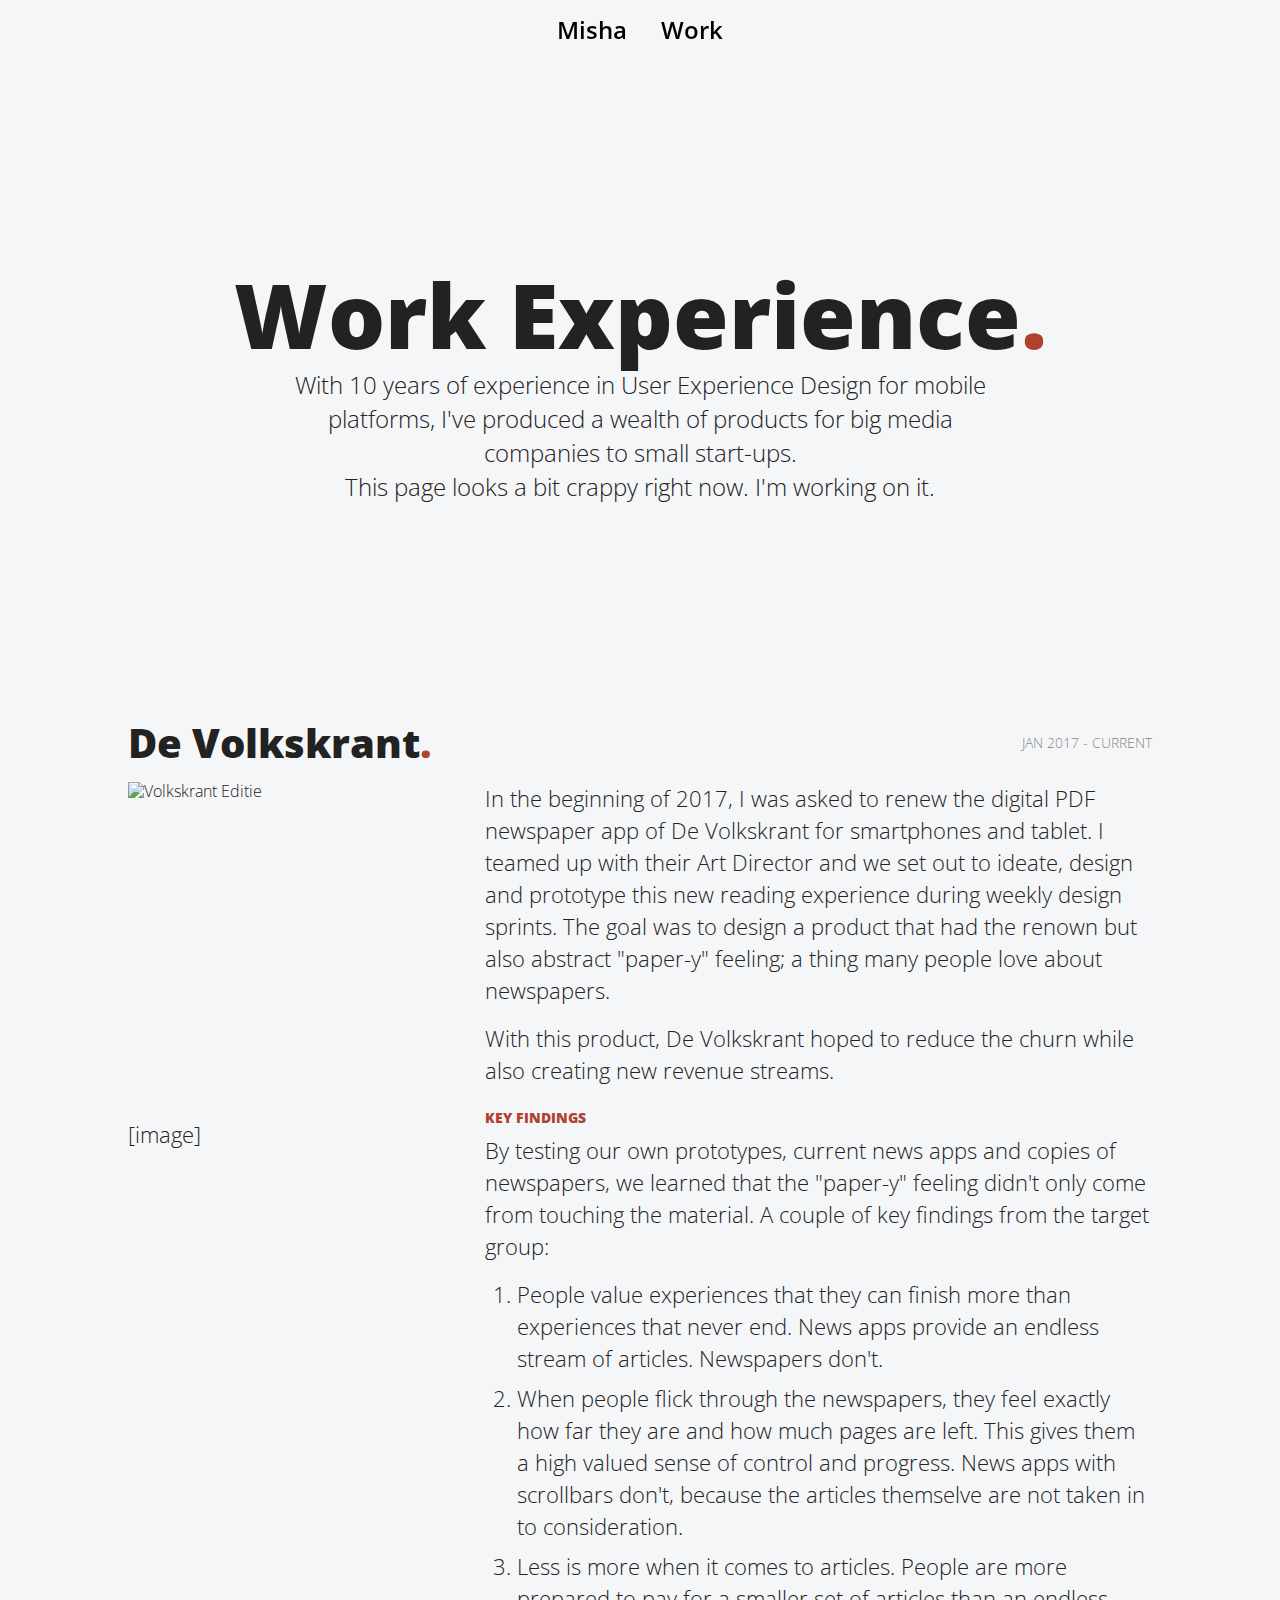
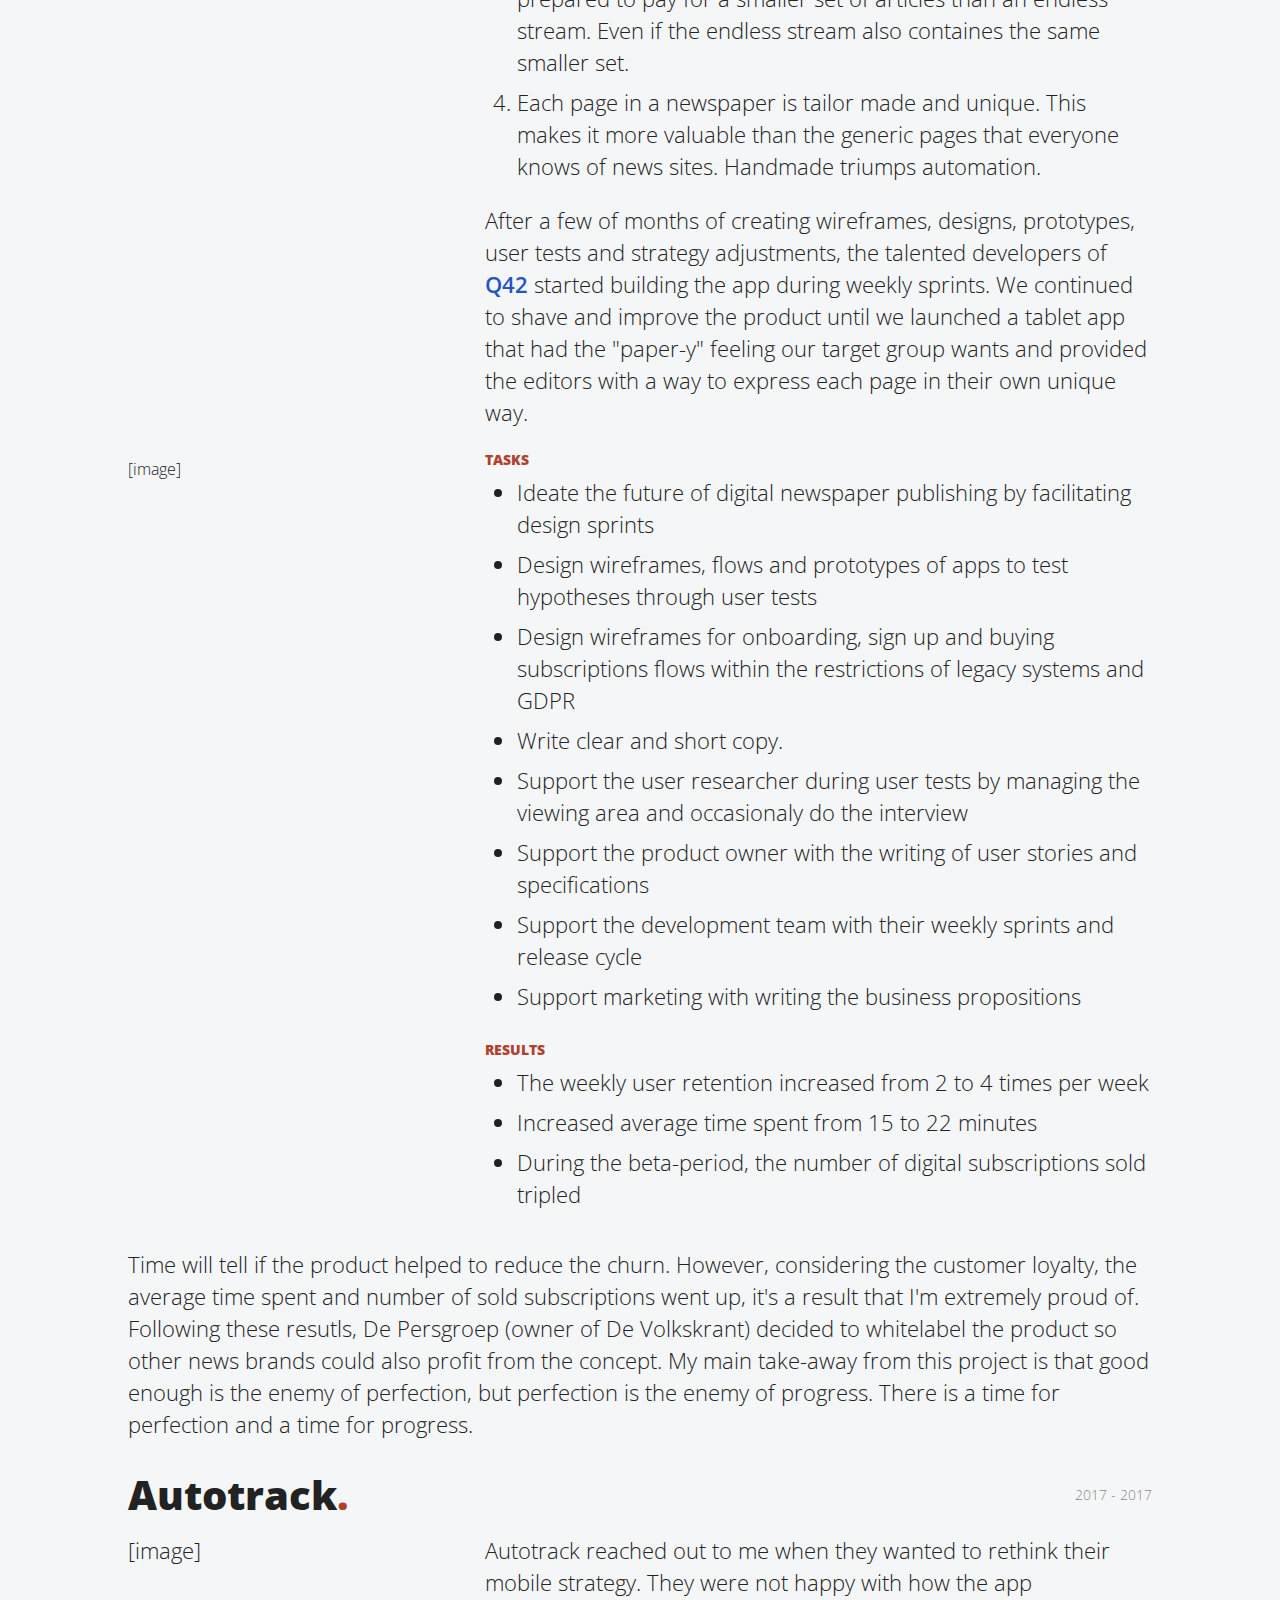
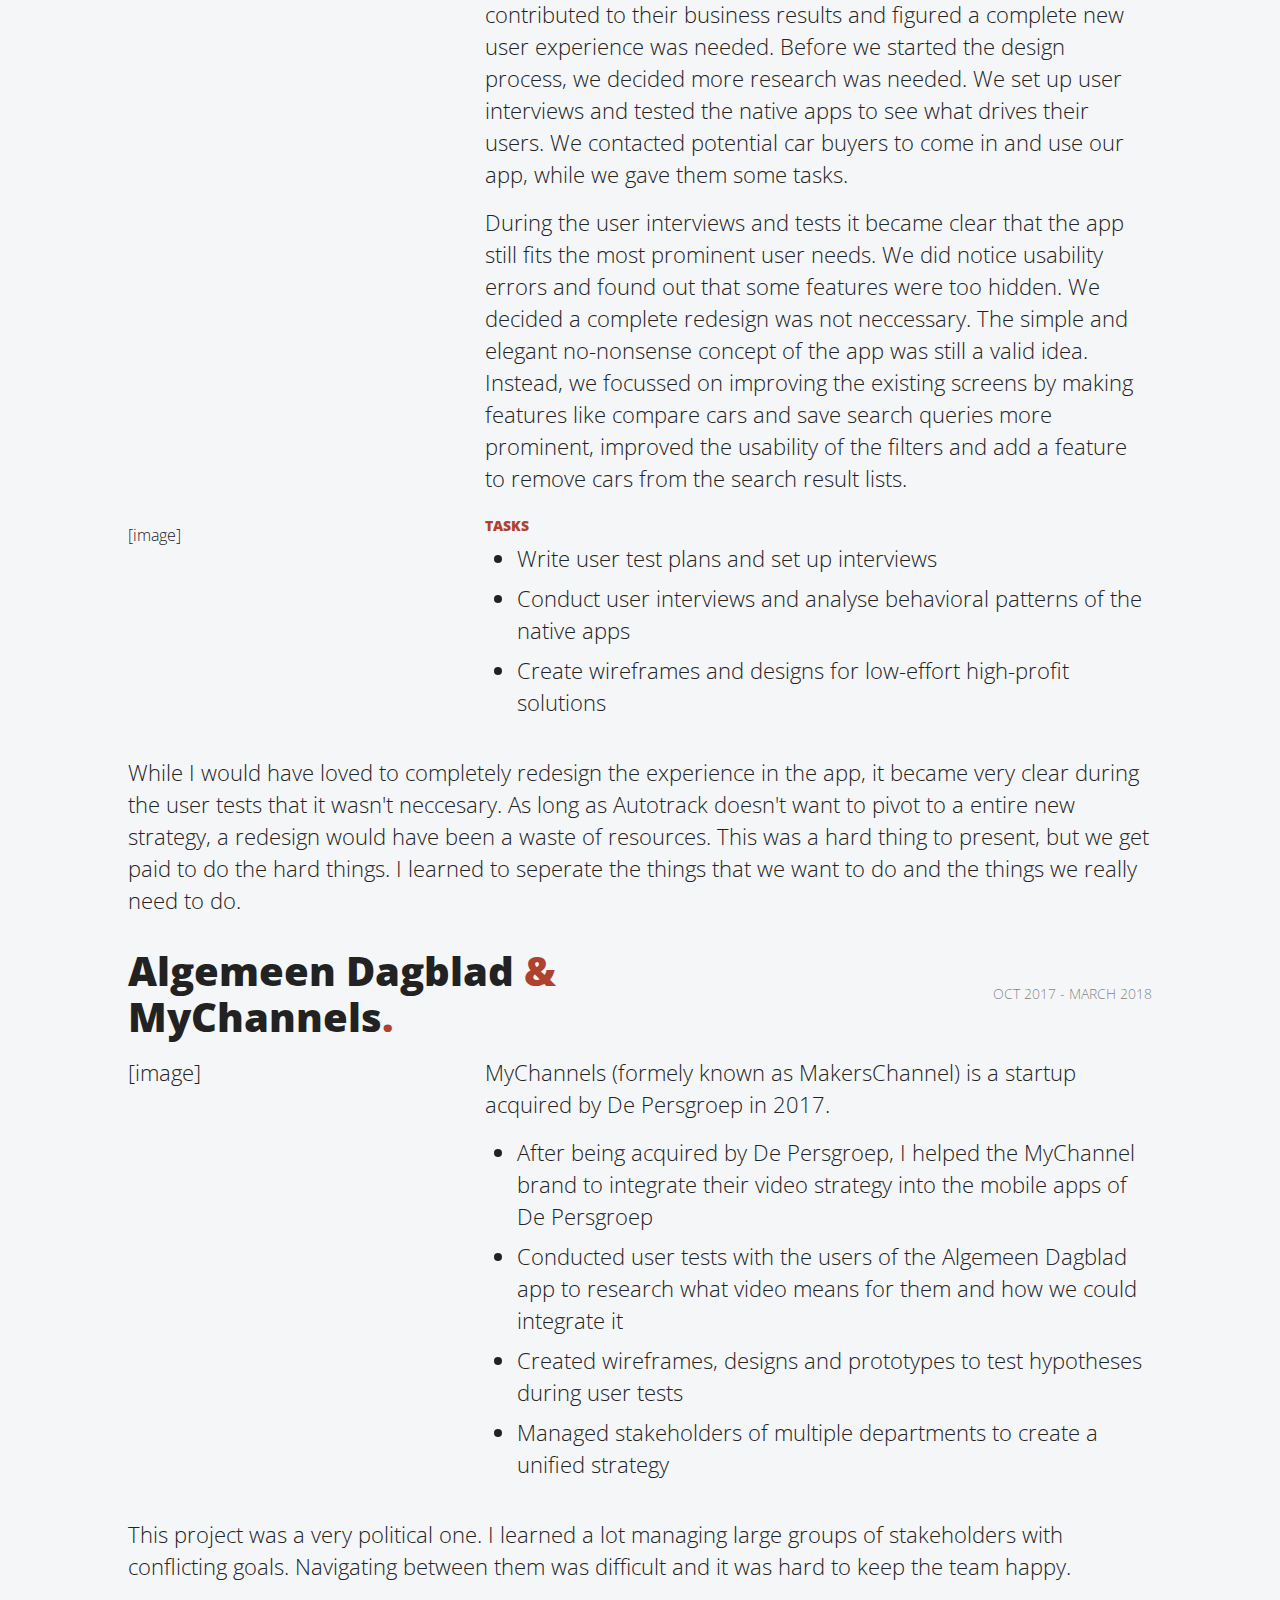
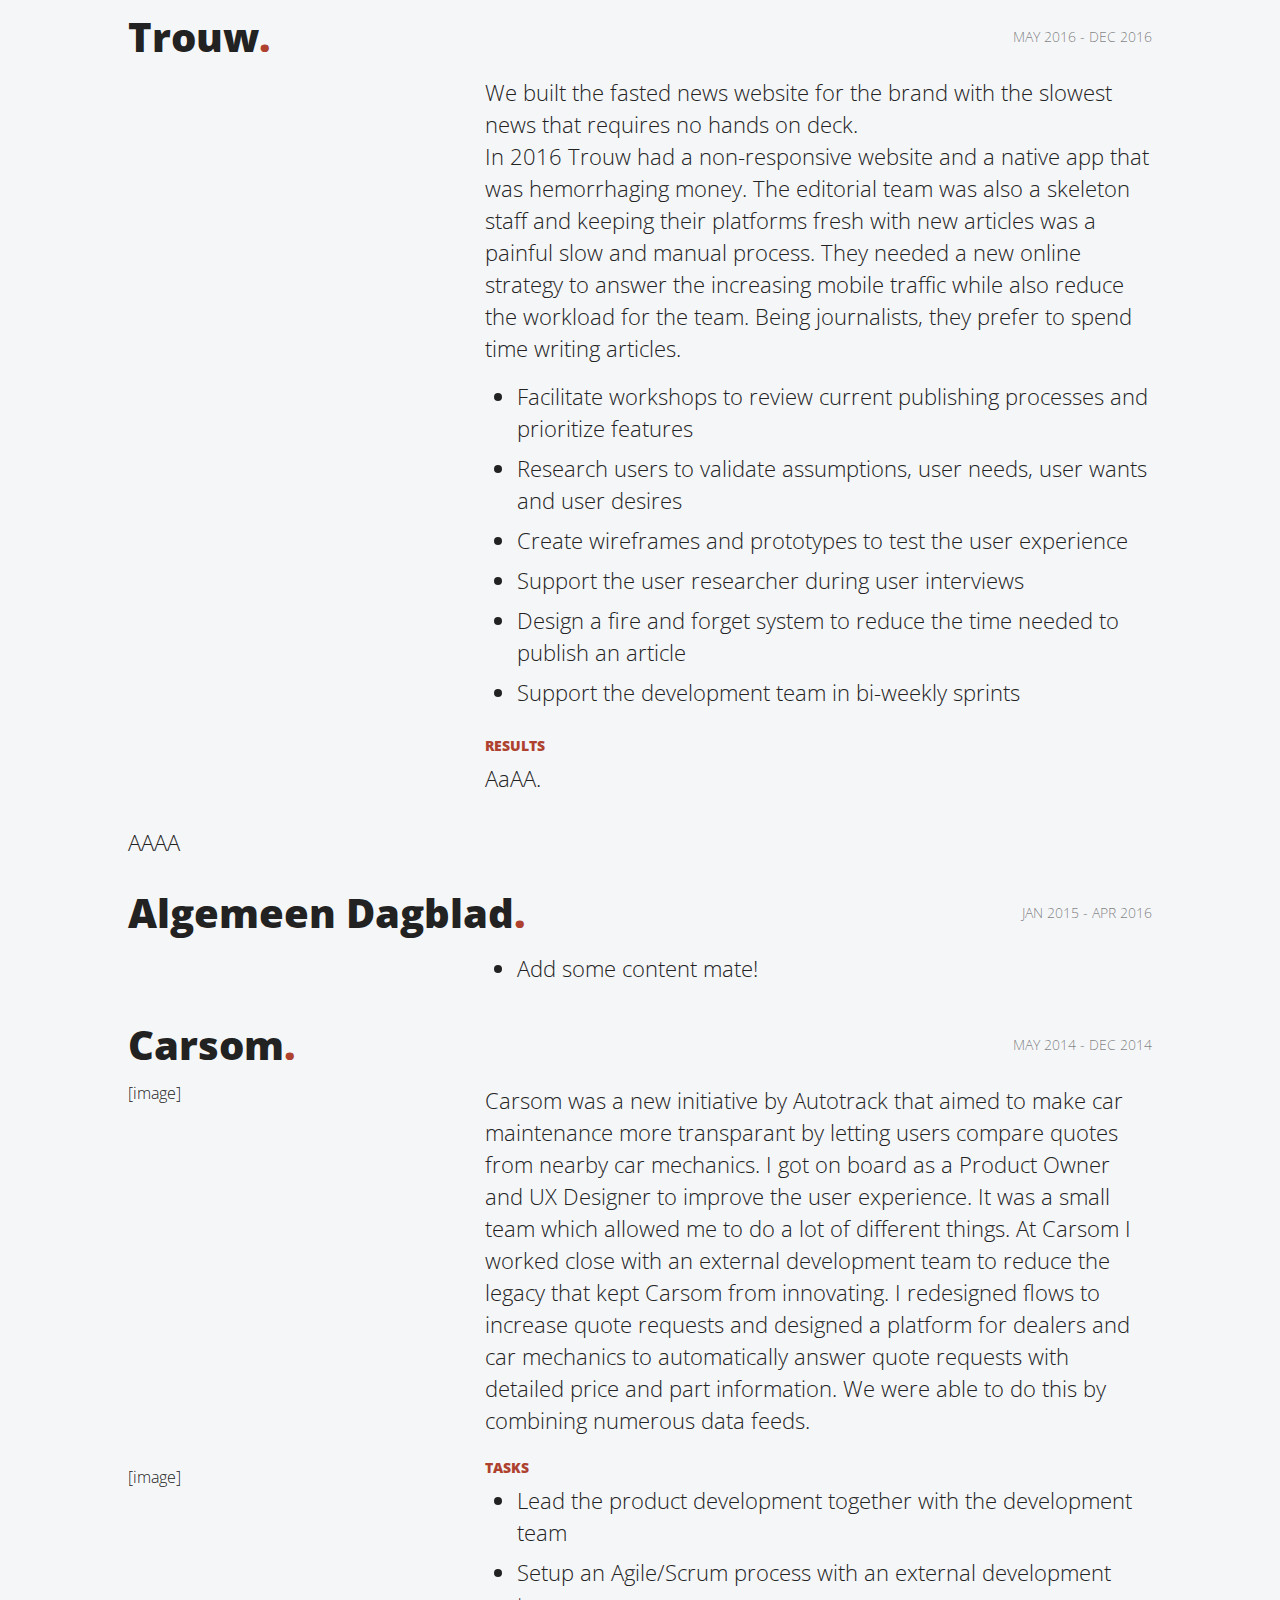
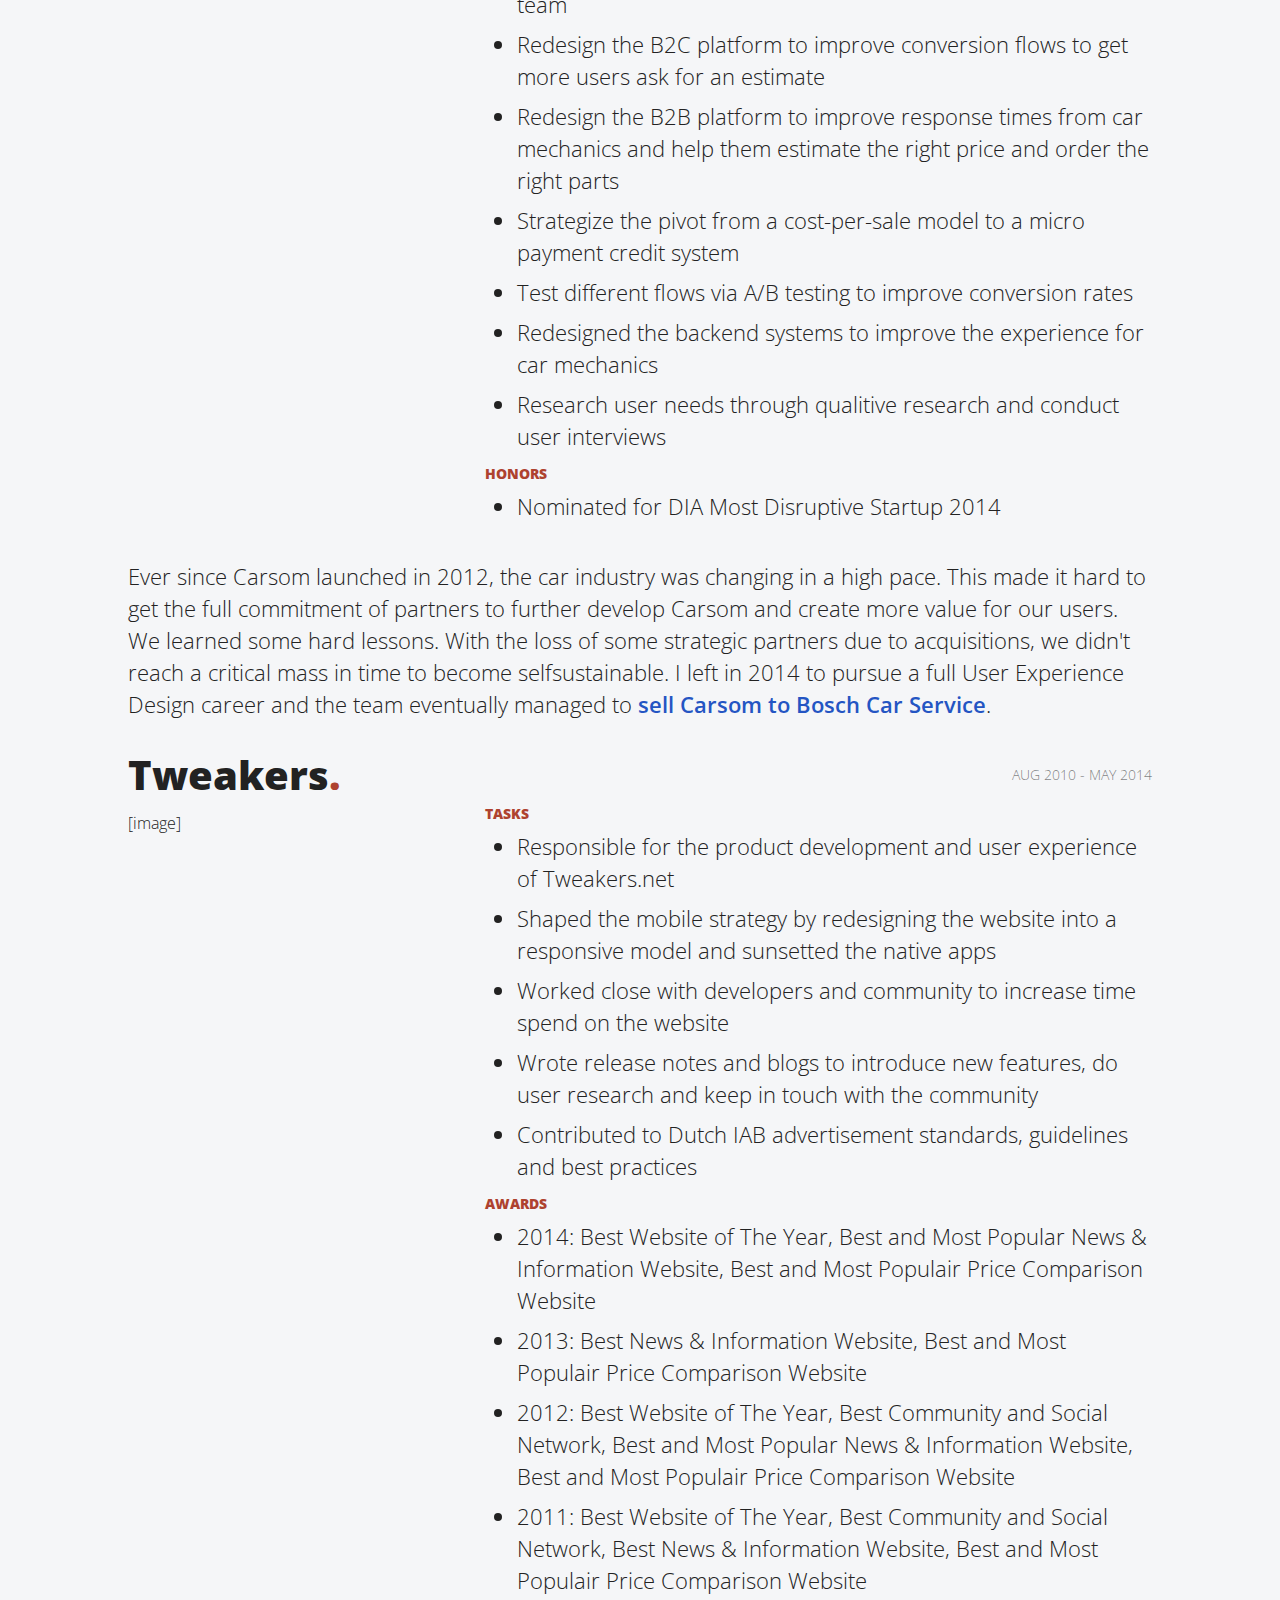
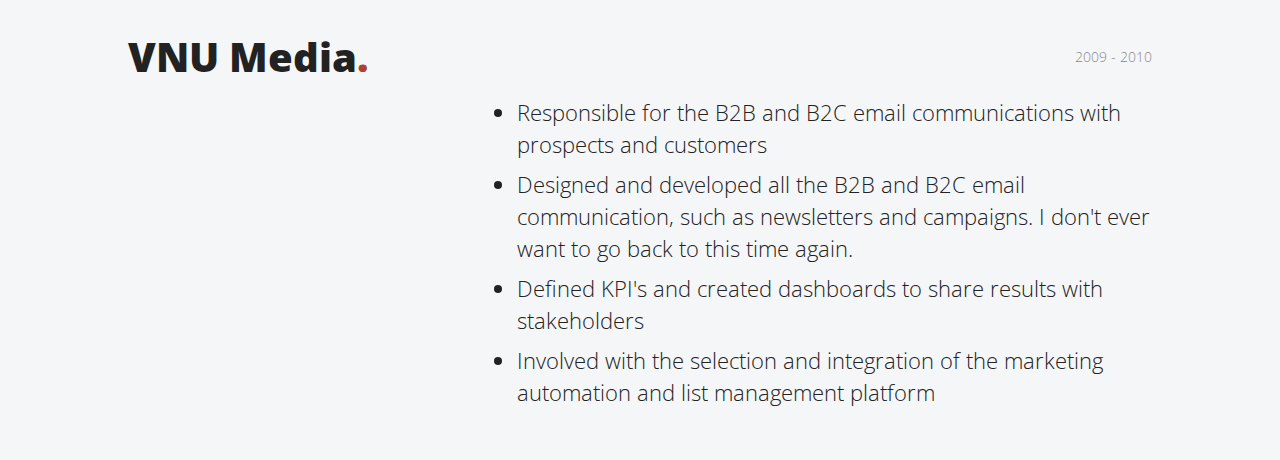
==== work.html @ 82e1373e "Website" ====
<!doctype html>
<html class="no-js" lang="">

<head>
  <meta charset="utf-8">
  <meta http-equiv="x-ua-compatible" content="ie=edge">
  <title>Misha Scholte | User Experience Designer</title>
  <meta name="description" content="Need help with your next project? I'm always happy to have a talk about it!">
  <meta name="viewport" content="width=device-width, initial-scale=1, shrink-to-fit=no">

  <link rel="manifest" href="site.webmanifest">
  <link rel="apple-touch-icon" href="icon.png">
  <link rel="icon" type="image/png" href="icon.png">
  
  <link rel="stylesheet" href="css/normalize-min.css">
  <link rel="stylesheet" href="css/main-min.css">
  <!-- <link rel="stylesheet" href="css/grid-min.css"> -->
  <link rel="stylesheet" href="css/nav-min.css">

  <script>
    window.onscroll = function() {
      myFunction();
    };
  
    function myFunction() {
      if (document.body.scrollTop > 0 || document.documentElement.scrollTop > 0) {
        document.getElementById("navigation").className = "header headerScrolled";
      } else {
        document.getElementById("navigation").className = "header";
      }
    }
  </script>

</head>

<body>
  <header>
      <nav class="header" id="navigation">
        <div class="header-group">
          <a href="/" title="Home">Misha</a>
          <a href="/work.html" title="Work Experience and resume">Work</a>
        </div>
      </nav>
  </header>
  <hero>
      <div class="hero-wrapper">
        <div class="hero-container">
          <h1 class="hero-title text-center">Work Experience<span class="red">.</span></h1>
          <p class="hero-description text-center">With 10 years of experience in User Experience Design for mobile platforms, I've produced a wealth of products for big media companies to small start-ups.<br/>
          This page looks a bit crappy right now. I'm working on it.</p>
        </div>
      </div>
    </hero>

  <div class="resume-container">
    <div class="jobs">

      <div class="job">
        <div class="job-meta">
          <div class="job-title">De Volkskrant<span class="red">.</span></div>
          <div class="job-duration">Jan 2017 - Current</div>
        </div>
        <div class="job-row">
          <img src="images/portfolio/vkeditieipadstiny.png" title="Volkskrant Editie" alt="Volkskrant Editie" class="job-image"/>
          <div class="job-description">
            <p>In the beginning of 2017, I was asked to renew the digital PDF newspaper app of De Volkskrant for smartphones and tablet. I teamed up with their Art Director and we set out to ideate, design and prototype this new reading experience during weekly design sprints. The goal was to design a product that had the renown but also abstract "paper-y" feeling; a thing many people love about newspapers. </p>
            <p>With this product, De Volkskrant hoped to reduce the churn while also creating new revenue streams.</p>
          </div>
        </div>
        <div class="job-row">
          <div><p>[image]</p></div>
          <div class="job-description">
            <p class="job-description-subtitle">Key findings</p>
            <p>By testing our own prototypes, current news apps and copies of newspapers, we learned that the "paper-y" feeling didn't only come from touching the material. A couple of key findings from the target group:</p>
            <ol>
              <li>People value experiences that they can finish more than experiences that never end. News apps provide an endless stream of articles. Newspapers don't.</li>
              <li>When people flick through the newspapers, they feel exactly how far they are and how much pages are left. This gives them a high valued sense of control and progress. News apps with scrollbars don't, because the articles themselve are not taken in to consideration.</li>
              <li>Less is more when it comes to articles. People are more prepared to pay for a smaller set of articles than an endless stream. Even if the endless stream also containes the same smaller set.</li>
              <li>Each page in a newspaper is tailor made and unique. This makes it more valuable than the generic pages that everyone knows of news sites. Handmade triumps automation.</li>
            </ol>
            <p>
              After a few of months of creating wireframes, designs, prototypes, user tests and strategy adjustments, the talented developers of <a href="https://q42.nl" title="Q42" target="_blank" rel="noopener">Q42</a> started building the app during weekly sprints. We continued to shave and improve the product until we launched a tablet app that had the "paper-y" feeling our target group wants and provided the editors with a way to express each page in their own unique way.</p>
            </p>
          </div>
        </div>
        <div class="job-row">
          <div>[image]</div>
          <div class="job-description">
            <p class="job-description-subtitle">Tasks</p>
            <ul>
              <li>Ideate the future of digital newspaper publishing by facilitating design sprints</li>
              <li>Design wireframes, flows and prototypes of apps to test hypotheses through user tests</li>
              <li>Design wireframes for onboarding, sign up and buying subscriptions flows within the restrictions of legacy systems and GDPR</li>
              <li>Write clear and short copy.</li>
              <li>Support the user researcher during user tests by managing the viewing area and occasionaly do the interview</li>
              <li>Support the product owner with the writing of user stories and specifications</li>
              <li>Support the development team with their weekly sprints and release cycle</li>
              <li>Support marketing with writing the business propositions</li>
            </ul>
          </div>
        </div>
        <div class="job-row">
          <div></div>
          <div class="job-description">
            <p class="job-description-subtitle">Results</p>
            <ul>
                <li>The weekly user retention increased from 2 to 4 times per week</li>
                <li>Increased average time spent from 15 to 22 minutes</li>
                <li>During the beta-period, the number of digital subscriptions sold tripled</li>
              </ul>
          </div>
        </div>
        <p>Time will tell if the product helped to reduce the churn. However, considering the customer loyalty, the average time spent and number of sold subscriptions went up, it's a result that I'm extremely proud of. Following these resutls, De Persgroep (owner of De Volkskrant) decided to whitelabel the product so other news brands could also profit from the concept. My main take-away from this project is that good enough is the enemy of perfection, but perfection is the enemy of progress. There is a time for perfection and a time for progress.</p>
      </div>

      <div class="job">
        <div class="job-meta">
          <div class="job-title">Autotrack<span class="red">.</span></div>
          <div class="job-duration">2017 - 2017</div>
        </div>
        <div class="job-row">
          <p>[image]</p>
          <div class="job-description">
            <p>Autotrack reached out to me when they wanted to rethink their mobile strategy. They were not happy with how the app contributed to their business results and figured a complete new user experience was needed. Before we started the design process, we decided more research was needed. We set up user interviews and tested the native apps to see what drives their users. We contacted potential car buyers to come in and use our app, while we gave them some tasks.</p>
            <p>During the user interviews and tests it became clear that the app still fits the most prominent user needs. We did notice usability errors and found out that some features were too hidden. We decided a complete redesign was not neccessary. The simple and elegant no-nonsense concept of the app was still a valid idea. Instead, we focussed on improving the existing screens by making features like compare cars and save search queries more prominent, improved the usability of the filters and add a feature to remove cars from the search result lists.</p>
          </div>
        </div>            
        <div class="job-row">
          <div>[image]</div>
          <div class="job-description">
            <p class="job-description-subtitle">Tasks</p>
            <ul>
              <li>Write user test plans and set up interviews</li>
              <li>Conduct user interviews and analyse behavioral patterns of the native apps</li>
              <li>Create wireframes and designs for low-effort high-profit solutions</li>
            </ul>
          </div>
        </div>
        <p>While I would have loved to completely redesign the experience in the app, it became very clear during the user tests that it wasn't neccesary. As long as Autotrack doesn't want to pivot to a entire new strategy, a redesign would have been a waste of resources. This was a hard thing to present, but we get paid to do the hard things. I learned to seperate the things that we want to do and the things we really need to do.</p>
      </div>

      <div class="job">
        <div class="job-meta">
          <div class="job-title">Algemeen Dagblad <span class="red">&</span> MyChannels<span class="red">.</span></div>
          <div class="job-duration">Oct 2017 - March 2018</div>
        </div>
        <div class="job-row">
          <p>[image]</p>
          <div class="job-description">
              <p>MyChannels (formely known as MakersChannel) is a startup acquired by De Persgroep in 2017. </p>
            <ul>
              <li>After being acquired by De Persgroep, I helped the MyChannel brand to integrate their video strategy into the mobile apps of De Persgroep</li>
              <li>Conducted user tests with the users of the Algemeen Dagblad app to research what video means for them and how we could integrate it</li>
              <li>Created wireframes, designs and prototypes to test hypotheses during user tests</li>
              <li>Managed stakeholders of multiple departments to create a unified strategy</li>
            </ul>
          </div>
        </div>
        <p>This project was a very political one. I learned a lot managing large groups of stakeholders with conflicting goals. Navigating between them was difficult and it was hard to keep the team happy. </p>
      </div>
    
      <div class="job">
        <div class="job-meta">
          <div class="job-title">Trouw<span class="red">.</span></div>
          <div class="job-duration">May 2016 -  Dec 2016</div>
        </div>
        <div class="job-row">
          <div></div>
          <div class="job-description">
            <p>We built the fasted news website for the brand with the slowest news that requires no hands on deck. <br/>
              In 2016 Trouw had a non-responsive website and a native app that was hemorrhaging money. The editorial team was also a skeleton staff and keeping their platforms fresh with new articles was a painful slow and manual process. They needed a new online strategy to answer the increasing mobile traffic while also reduce the workload for the team. Being journalists, they prefer to spend time writing articles.
            </p>
            <ul>
              <li>Facilitate workshops to review current publishing processes and prioritize features</li>
              <li>Research users to validate assumptions, user needs, user wants and user desires</li>
              <li>Create wireframes and prototypes to test the user experience</li>
              <li>Support the user researcher during user interviews</li>
              <li>Design a fire and forget system to reduce the time needed to publish an article</li>
              <li>Support the development team in bi-weekly sprints</li>
            </ul>
          </div>
        </div>
        <div class="job-row">
            <div></div>
            <div class="job-description">
              <p class="job-description-subtitle">Results</p>
              <p>AaAA.</p>
            </div>
          </div>
          <p>AAAA</p>
      </div>

      <div class="job">
        <div class="job-meta">
          <div class="job-title">Algemeen Dagblad<span class="red">.</span></div>
          <div class="job-duration">Jan 2015 - Apr 2016</div>
        </div>
        <div class="job-row">
          <div></div>
          <div class="job-description">
            <ul>
              <li>Add some content mate!</li>
            </ul>
          </div>
        </div>
      </div>

      <div class="job">
        <div class="job-meta">
          <div class="job-title">Carsom<span class="red">.</span></div>
          <div class="job-duration">May 2014 - Dec 2014</div>
        </div>
        <div class="job-row">
          <div>[image]</div>
          <div class="job-description">
            <p>Carsom was a new initiative by Autotrack that aimed to make car maintenance more transparant by letting users compare quotes from nearby car mechanics. I got on board as a Product Owner and UX Designer to improve the user experience. It was a small team which allowed me to do a lot of different things. At Carsom I worked close with an external development team to reduce the legacy that kept Carsom from innovating. I redesigned flows to increase quote requests and designed a platform for dealers and car mechanics to automatically answer quote requests with detailed price and part information. We were able to do this by combining numerous data feeds.</p>
          </div>
        </div>

        <div class="job-row">
          <div>[image]</div>
          <div class="job-description">
            <p class="job-description-subtitle">Tasks</p>
            <ul>
              <li>Lead the product development together with the development team</li>
              <li>Setup an Agile/Scrum process with an external development team</li>
              <li>Redesign the B2C platform to improve conversion flows to get more users ask for an estimate</li>
              <li>Redesign the B2B platform to improve response times from car mechanics and help them estimate the right price and order the right parts</li>
              <li>Strategize the pivot from a cost-per-sale model to a micro payment credit system</li>
              <li>Test different flows via A/B testing to improve conversion rates</li>
              <li>Redesigned the backend systems to improve the experience for car mechanics</li>
              <li>Research user needs through qualitive research and conduct user interviews</li>
            </ul>
          </div>
          <div></div>
          <div class="job-description">
            <p class="job-description-subtitle">Honors</p>
            <ul>
              <li>Nominated for DIA Most Disruptive Startup 2014</li>
            </ul>
          </div>  
        </div>
        <p>Ever since Carsom launched in 2012, the car industry was changing in a high pace. This made it hard to get the full commitment of partners to further develop Carsom and create more value for our users. We learned some hard lessons. With the loss of some strategic partners due to acquisitions, we didn't reach a critical mass in time to become selfsustainable. I left in 2014 to pursue a full User Experience Design career and the team eventually managed to <a href="https://automotive-management.nl/nieuws/laatste-nieuws/personen/15002-carsom-autotrack-gaat-samenwerken-met-bosch" title="Bosch Car Service koopt Carsom" target="_blank" rel="noopener">sell Carsom to Bosch Car Service</a>.</p>
      </div>

      <div class="job">
        <div class="job-meta">
          <div class="job-title">Tweakers<span class="red">.</span></div>
          <div class="job-duration">Aug 2010 - May 2014</div>
        </div>

        <div class="job-row">
          <div>[image]</div>
          <div class="job-description">
            <p class="job-description-subtitle">Tasks</p>
            <ul>
                <li>Responsible for the product development and user experience of Tweakers.net</li>
                <li>Shaped the mobile strategy by redesigning the website into a responsive model and sunsetted the native apps</li>
                <li>Worked close with developers and community to increase time spend on the website</li>
                <li>Wrote release notes and blogs to introduce new features, do user research and keep in touch with the community</li>
                <li>Contributed to Dutch IAB advertisement standards, guidelines and best practices</li>
            </ul>
          </div>
          <div></div>
          <div class="job-description">
            <p class="job-description-subtitle">Awards</p>
            <ul>
              <li>2014: Best Website of The Year, Best and Most Popular News & Information Website, Best and Most Populair Price Comparison Website</li>
              <li>2013: Best News & Information Website, Best and Most Populair Price Comparison Website</li>
              <li>2012: Best Website of The Year, Best Community and Social Network, Best and Most Popular News & Information Website, Best and Most Populair Price Comparison Website</li>
              <li>2011: Best Website of The Year, Best Community and Social Network, Best News & Information Website, Best and Most Populair Price Comparison Website</li>
            </ul>
          </div>  
        </div>


      </div>

      <div class="job">
        <div class="job-meta">
          <div class="job-title">VNU Media<span class="red">.</span></div>
          <div class="job-duration">2009 - 2010</div>
        </div>
        <div class="job-row">
          <div></div>
          <div class="job-description">
            <ul>
              <li>Responsible for the B2B and B2C email communications with prospects and customers</li>
              <li>Designed and developed all the B2B and B2C email communication, such as newsletters and campaigns. I don't ever want to go back to this time again.</li>
              <li>Defined KPI's and created dashboards to share results with stakeholders</li>
              <li>Involved with the selection and integration of the marketing automation and list management platform</li>
            </ul>
          </div>
        </div>
      </div>

    </div>
  </div>

      

      

      

      

      

      

      <footer class="footer"></footer>
 

    </div>
  </div>
</body>
---- css/main-min.css ----
@import url("https://fonts.googleapis.com/css?family=Open+Sans");body{font-family:-apple-system, BlinkMacSystemFont, 'Segoe UI', Roboto, Oxygen, Ubuntu, Cantarell, 'Open Sans', 'Helvetica Neue', sans-serif;-webkit-font-smoothing:antialiased;-moz-osx-font-smoothing:auto;color:#222222;margin:0;font-weight:300;background-color:#f5f6f8}img{width:100%;height:auto}a{color:#2455c3;font-weight:600;text-decoration:none}footer{height:30px}h2{font-size:32px;line-height:1em}p{font-size:22px;line-height:32px;margin-bottom:16px;margin-top:0px}@media (max-width: 768px){p{font-size:18px;line-height:28px}}.divider{color:#666}.timeframe{color:#666}.red{color:#AE422F}.blue{color:#2455c3}.unreadable-grey{color:#E3E5E9}.tiny-text{font-size:8px}.centerImage{text-align:center}.font-weight-100{font-weight:100}button{padding:24px 48px;font-size:24px;font-weight:600;border-radius:80px;margin-left:auto;margin-right:auto;color:white;background:#2455c3;border:1px solid #2455c3;border:none;outline:none;cursor:pointer;display:grid;grid-template-columns:auto;align-items:center;transition:300ms}@media (max-width: 768px){button{padding:16px 24px;font-size:24px;font-weight:600;border-radius:30px}}button:hover{color:#2455c3;background:white;border:1px solid #2455c3}.text-left{text-align:left}.text-right{text-align:right}.text-center{text-align:center;margin-left:auto;margin-right:auto}.justify{text-align:justify}ol,ul{padding-left:32px;margin-top:0;font-size:22px;line-height:32px}ul ul,ul ol,ol ol,ol ul{margin:1.5rem 0 1.5rem 3rem;font-size:90%}li{margin-bottom:8px}.hero-wrapper{display:grid;grid-template-rows:80vh;align-items:center;justify-items:center}.hero-container{display:grid;grid-template-columns:1fr;align-items:center;justify-items:center;padding-left:16px;padding-right:16px}.hero-title{font-size:10vh;font-weight:900;line-height:1.2em;margin-bottom:0px}@media (max-width: 768px){.hero-title{font-size:7vh}}.hero-description{font-size:24px;line-height:34px;margin-top:0px;max-width:700px}@media (max-width: 768px){.hero-description{font-size:24px;line-height:27px}}.hero-image{max-width:300px}.large-title{font-size:2.5em;font-weight:900;margin-bottom:0px;padding-bottom:24px}@media (max-width: 768px){.large-title{font-size:2em}}.main-container{max-width:620px;margin-right:auto;margin-left:auto}@media (max-width: 768px){.main-container{max-width:90%}}.work-container{display:grid;grid-template-rows:1fr;grid-template-columns:1fr;max-width:1000px;margin-right:auto;margin-left:auto}@media (max-width: 1024px){.work-container{max-width:90%}}.workexample{display:grid;grid-template-columns:1fr 1fr;grid-column-gap:24px;border-bottom:1px solid rgba(0,0,0,0.1);padding-top:24px;padding-bottom:24px}@media (max-width: 768px){.workexample{padding-top:16px;padding-bottom:16px;grid-template-columns:1fr}}.worktitle{margin:0px;padding-bottom:4px;font-size:20px}@media (max-width: 768px){.worktitle{margin-top:16px}}.workdescription{margin:0px}.clients-container{display:grid;grid-template-columns:repeat(auto-fit, minmax(150px, 1fr));grid-column-gap:24px;grid-row-gap:24px;max-width:840px;margin-right:auto;margin-left:auto;align-items:center}@media (max-width: 374px){.client-container{grid-template-columns:repeat(auto-fit, minmax(100px, 1fr))}}.client-item{display:grid}.client-logo{max-width:100px;margin-left:auto;margin-right:auto}.client-name{font-size:16px;-webkit-margin-before:0em}.space-creator{height:5vh}.resume-container{display:grid;grid-template-columns:1fr;max-width:1024px;margin-right:auto;margin-left:auto;padding-left:16px;padding-right:16px}@media (max-width: 768px){.resume-container{max-width:100%}}.jobs{display:grid;grid-template-rows:1fr;grid-row-gap:16px}.job{display:grid;grid-row-gap:16px}.job-row{display:grid;grid-template-columns:1fr 2fr;grid-column-gap:24px}@media (max-width: 768px){.job-row{grid-template-columns:1fr}}.job-meta{display:grid;grid-template-columns:2fr 1fr;align-items:center;grid-column-gap:16px}@media (max-width: 500px){.job-meta{display:flex;flex-direction:column;align-items:start}}.job-title{text-align:left;font-weight:900;font-size:40px}@media (max-width: 768px){.job-title{font-size:32px}}.job-duration{text-align:right;color:rgba(0,0,0,0.5);font-size:14px;text-transform:uppercase}@media (max-width: 500px){.job-duration{text-align:left;text-transform:lowercase;margin-top:4px;font-size:16px}}.job-description-subtitle{text-transform:uppercase;font-size:14px;font-weight:900;color:#AE422F;line-height:0px}.job-description{font-size:22px;line-height:32px}@media (max-width: 768px){.job-description{font-size:18px;line-height:28px}}.job-image{padding-bottom:24px}.client-name{font-size:16px;-webkit-margin-before:0em;color:#222;font-weight:300}.tools-container{display:grid;grid-template-columns:repeat(4, 1fr);grid-column-gap:24px}.downloadonappstoreicon{display:grid;grid-template-columns:1fr;justify-items:center;padding-top:8px;width:200px}@media (max-width: 582px){.downloadonappstoreicon{grid-template-columns:1fr;margin-left:auto;margin-right:auto}}.button-row{padding-top:24px;padding-bottom:24px}@media (max-width: 768px){.button-row{padding-top:16px;padding-bottom:16px}}.icon-grid-container{display:grid;grid-template-columns:repeat(auto-fit, minmax(150px, 1fr));grid-column-gap:24px;grid-row-gap:24px;max-width:840px;margin-right:auto;margin-left:auto;align-items:center}
---- css/grid-min.css ----
.heroContainer{padding:160px 0px 160px 0px}.container{position:relative;width:100%;max-width:960px;margin:0 auto;padding:0 20px;box-sizing:border-box}.column,.columns{width:100%;float:left;box-sizing:border-box}@media (min-width: 400px){.container{width:85%;padding:0}}@media (min-width: 550px){.container{width:80%}.column,.columns{margin-left:4%}.column:first-child,.columns:first-child{margin-left:0}.one.column,.one.columns{width:4.66666666667%}.two.columns{width:13.3333333333%}.three.columns{width:22%}.four.columns{width:30.6666666667%}.five.columns{width:39.3333333333%}.six.columns{width:48%}.seven.columns{width:56.6666666667%}.eight.columns{width:65.3333333333%}.nine.columns{width:74.0%}.ten.columns{width:82.6666666667%}.eleven.columns{width:91.3333333333%}.twelve.columns{width:100%;margin-left:0}.one-third.column{width:30.6666666667%}.two-thirds.column{width:65.3333333333%}.one-half.column{width:48%}.offset-by-one.column,.offset-by-one.columns{margin-left:8.66666666667%}.offset-by-two.column,.offset-by-two.columns{margin-left:17.3333333333%}.offset-by-three.column,.offset-by-three.columns{margin-left:26%}.offset-by-four.column,.offset-by-four.columns{margin-left:34.6666666667%}.offset-by-five.column,.offset-by-five.columns{margin-left:43.3333333333%}.offset-by-six.column,.offset-by-six.columns{margin-left:52%}.offset-by-seven.column,.offset-by-seven.columns{margin-left:60.6666666667%}.offset-by-eight.column,.offset-by-eight.columns{margin-left:69.3333333333%}.offset-by-nine.column,.offset-by-nine.columns{margin-left:78.0%}.offset-by-ten.column,.offset-by-ten.columns{margin-left:86.6666666667%}.offset-by-eleven.column,.offset-by-eleven.columns{margin-left:95.3333333333%}.offset-by-one-third.column,.offset-by-one-third.columns{margin-left:34.6666666667%}.offset-by-two-thirds.column,.offset-by-two-thirds.columns{margin-left:69.3333333333%}.offset-by-one-half.column,.offset-by-one-half.columns{margin-left:52%}}.u-full-width{width:100%;box-sizing:border-box}.u-max-full-width{max-width:100%;box-sizing:border-box}.u-pull-right{float:right}.u-pull-left{float:left}hr{margin-top:3rem;margin-bottom:3.5rem;border-width:0;border-top:1px solid #E1E1E1}.container:after,.row:after,.u-cf{content:"";display:table;clear:both}
---- css/nav-min.css ----
.header{position:fixed;width:100%;height:60px;z-index:100;margin-top:0;transition:50ms;background-color:rgba(245,246,248,0.97);transition:300ms}.headerScrolled{box-shadow:0px 2px 16px 0px rgba(0,0,0,0.2);background-color:rgba(250,250,250,0.9);-webkit-backdrop-filter:saturate(180%) blur(20px)}.header-group{max-width:200px;margin:0 auto;display:grid;grid-template-columns:repeat(2, auto);align-items:center;justify-items:center;line-height:60px;font-size:24px}.header a{color:black;transition:300ms}.active{color:#AE422F}.header a:hover{color:#AE422F}
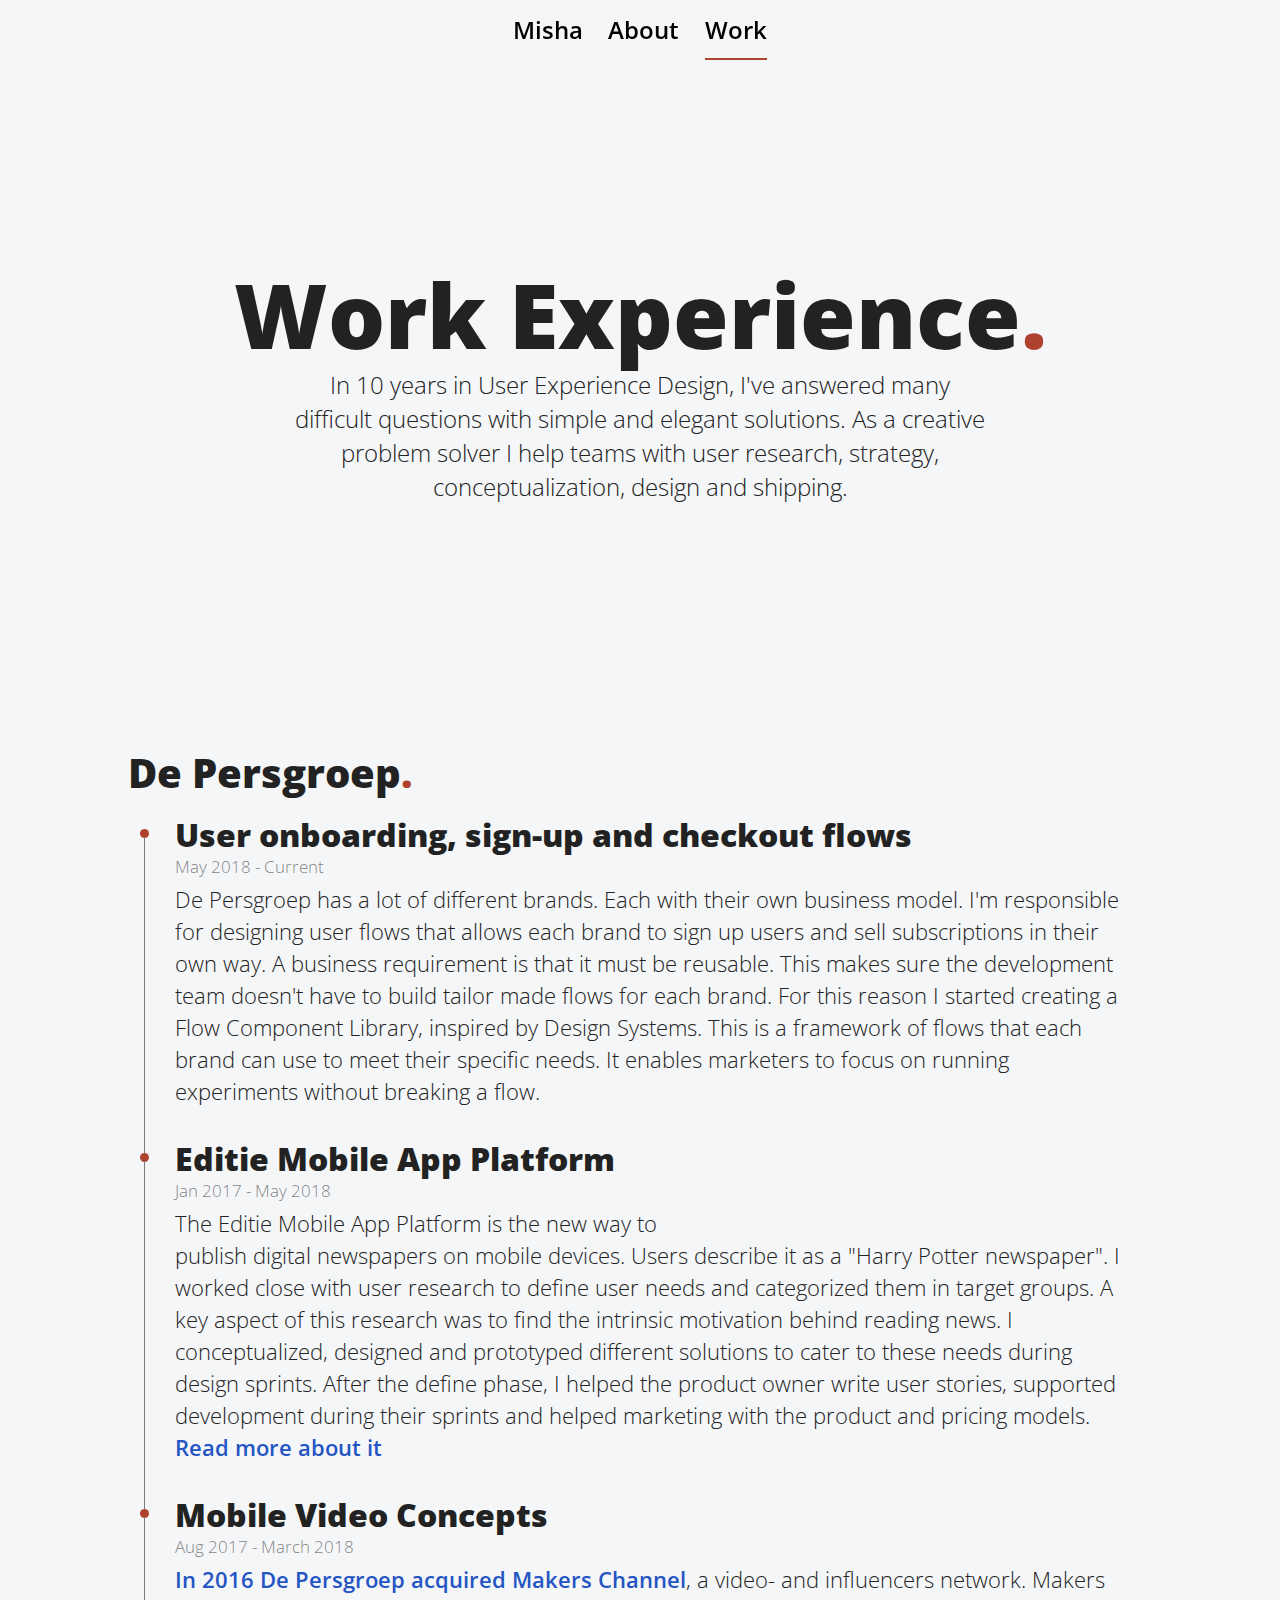
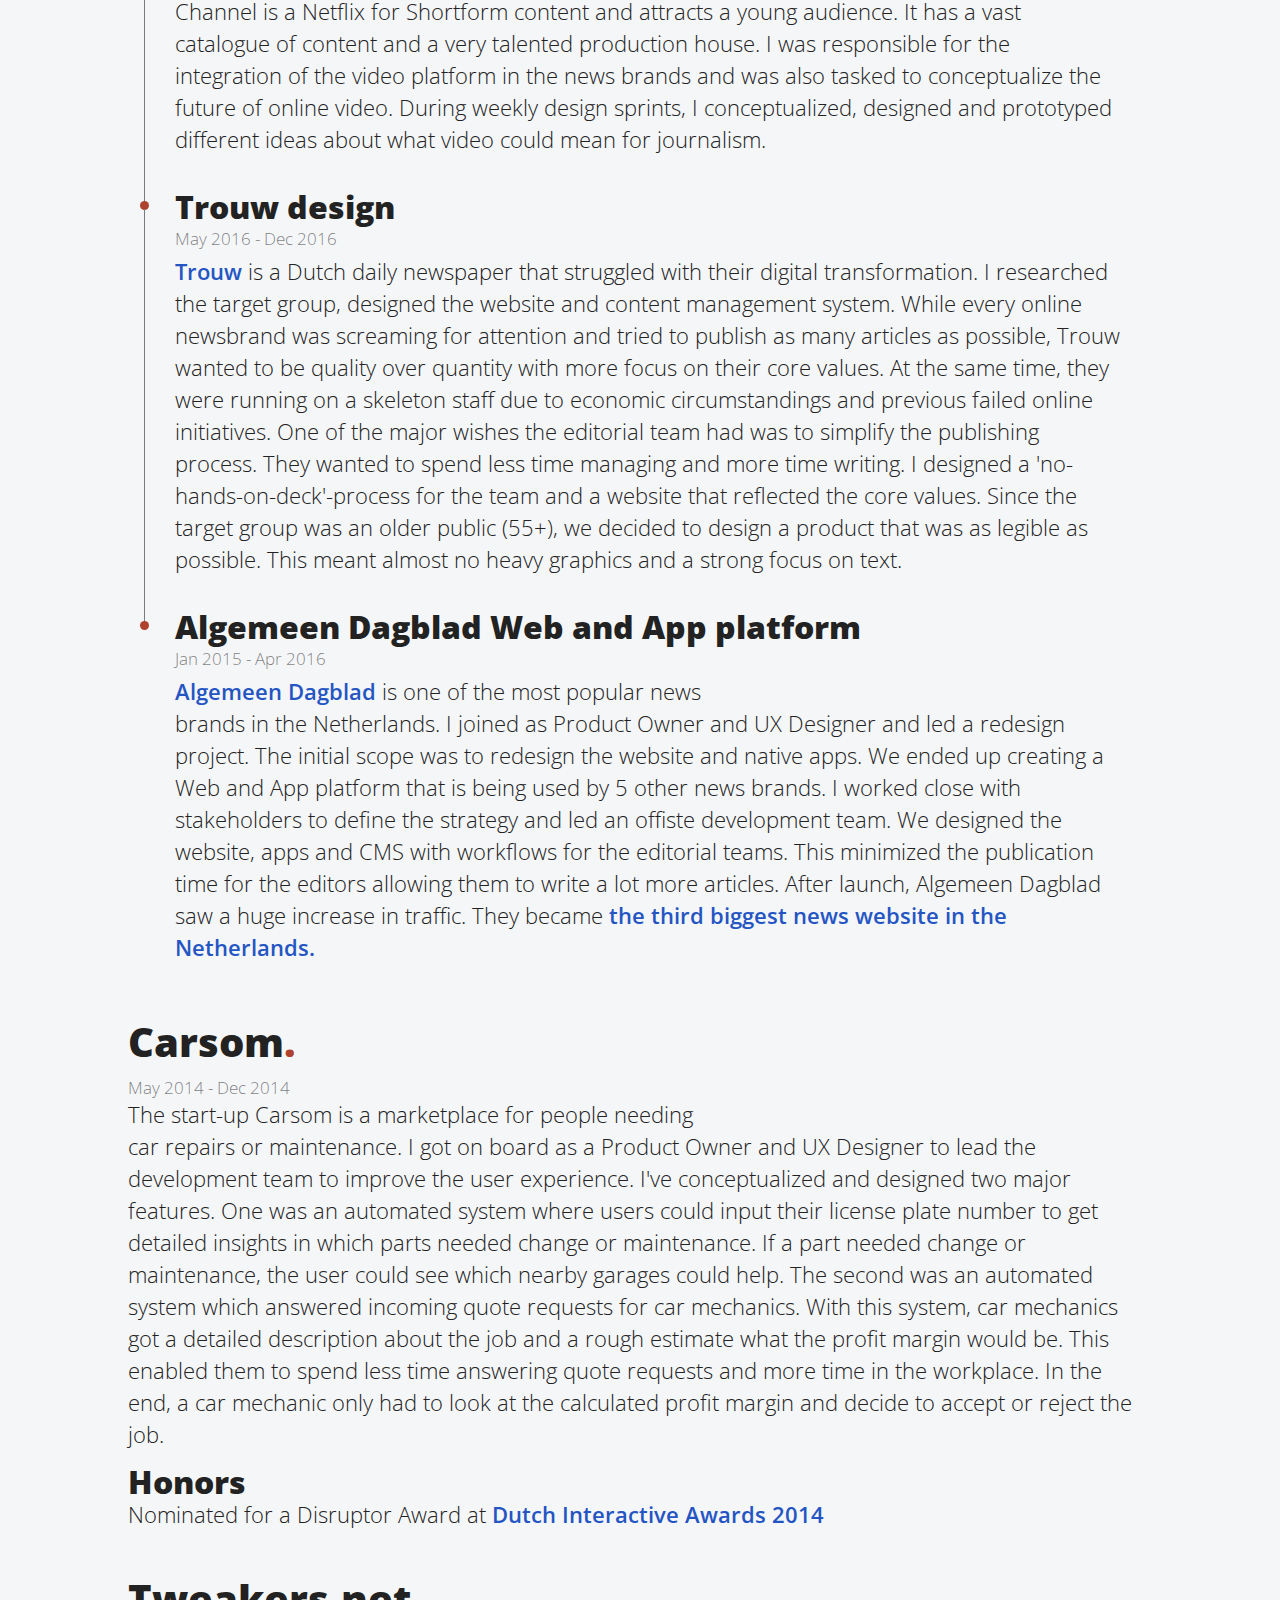
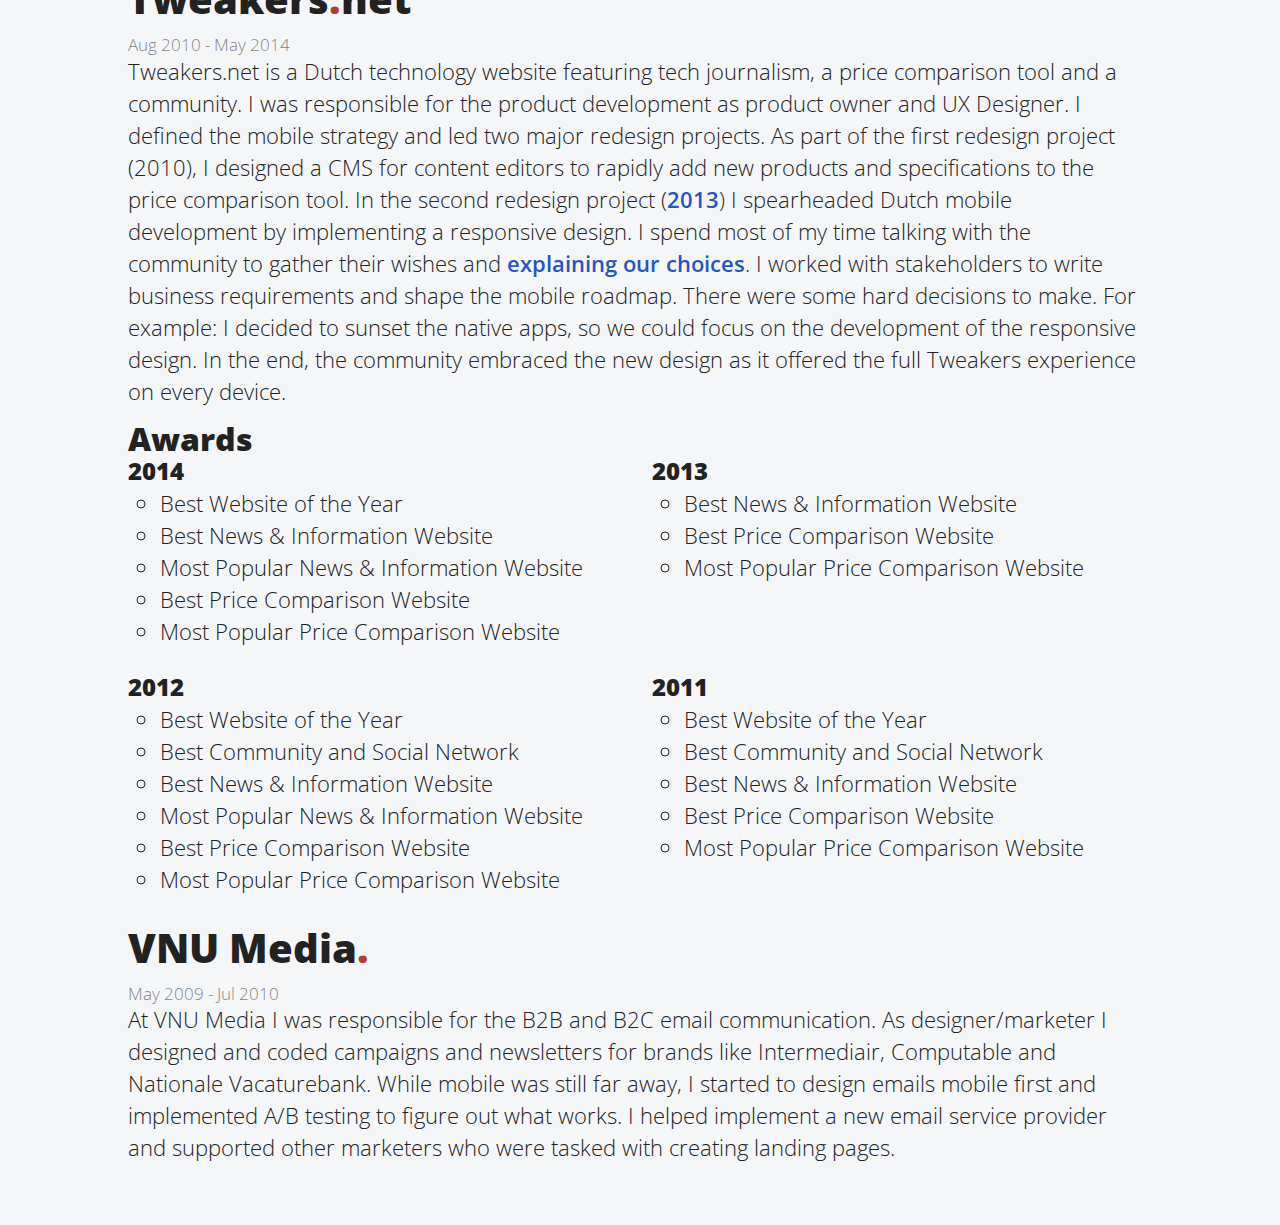
==== commit 7c74c22a: "Massive update" ====
--- a/work.html
+++ b/work.html
@@ -12,10 +12,7 @@
   <link rel="apple-touch-icon" href="icon.png">
   <link rel="icon" type="image/png" href="icon.png">
   
-  <link rel="stylesheet" href="css/normalize-min.css">
   <link rel="stylesheet" href="css/main-min.css">
-  <!-- <link rel="stylesheet" href="css/grid-min.css"> -->
-  <link rel="stylesheet" href="css/nav-min.css">
 
   <script>
     window.onscroll = function() {
@@ -38,276 +35,195 @@
       <nav class="header" id="navigation">
         <div class="header-group">
           <a href="/" title="Home">Misha</a>
-          <a href="/work.html" title="Work Experience and resume">Work</a>
+          <a href="/about.html" title="About">About</a>
+          <a href="/work.html" title="Work Experience and resume" class="active">Work</a>
         </div>
       </nav>
   </header>
   <hero>
-      <div class="hero-wrapper">
-        <div class="hero-container">
-          <h1 class="hero-title text-center">Work Experience<span class="red">.</span></h1>
-          <p class="hero-description text-center">With 10 years of experience in User Experience Design for mobile platforms, I've produced a wealth of products for big media companies to small start-ups.<br/>
-          This page looks a bit crappy right now. I'm working on it.</p>
+    <div class="hero-wrapper">
+      <div class="hero-container">
+        <h1 class="text-center">Work Experience<span class="red">.</span></h1>
+        <p class="lead text-center">In 10 years in User Experience Design, I've answered many difficult questions with simple and elegant solutions. As a creative problem solver I help teams with user research, strategy, conceptualization, design and shipping.</p>
+      </div>
+    </div>
+  </hero>
+  <div class="timeline-container">
+    <h2>De Persgroep<span class="red">.</span></h2>
+    <ul class="timeline">
+        <li class="timeline-item">
+            
+            <div>
+              <h3>User onboarding, sign-up and checkout flows</h3>
+              <h4 class="project-period">May 2018 - Current</h4>
+              <div>
+                  <img src="/images/portfolio/flowcomponentlibrary.png" alt="" class="timeline-picture full-image">
+                </div>
+              <p class="timeline-paragraph">De Persgroep has a lot of different brands. Each with their own business model. I'm responsible for designing user flows that allows each brand to sign up users and sell subscriptions in their own way. A business requirement is that it must be reusable. This makes sure the development team doesn't have to build tailor made flows for each brand. For this reason I started creating a Flow Component Library,  inspired by Design Systems. This is a framework of flows that each brand can use to meet their specific needs. It enables marketers to focus on running experiments without breaking a flow. 
+              </p>
+            </div>
+        </li>
+        <li class="timeline-item">
+          <!-- <img src="https://via.placeholder.com/400x200" alt="" class="timeline-picture"> -->
+          <div>
+            <h3>Editie Mobile App Platform</h3>
+            <h4 class="project-period">Jan 2017 - May 2018</h4>
+            <div>
+                <img src="/images/portfolio/vkeditieipadstiny.png" alt="" class="timeline-picture">
+              </div>
+            <p class="timeline-paragraph">The Editie Mobile App Platform is the new way to publish digital newspapers on mobile devices. Users describe it as a "Harry Potter newspaper". I worked close with user research to define user needs and categorized them in target groups. A key aspect of this research was to find the intrinsic motivation behind reading news. I conceptualized, designed and prototyped different solutions to cater to these needs during design sprints. After the define phase, I helped the product owner write user stories, supported development during their sprints and helped marketing with the product and pricing models.<br>
+            <a href="" title="Case Editie App Platform">Read more about it</a></p>
+          </div>
+        </li>
+        <li class="timeline-item">
+            <!-- <img src="https://via.placeholder.com/400x200" alt="" class="timeline-picture"> -->
+          <div>
+            <h3>Mobile Video Concepts</h3>
+            <h4 class="project-period">Aug 2017 - March 2018</h4>
+            <p class="timeline-paragraph"><a href="https://www.emerce.nl/nieuws/persgroep-koopt-makers-channel" title="Persgroep koopt Makers Channel" alt="Persgroep koopt Makers Channel" rel="noopener" target="_blank">In 2016 De Persgroep acquired Makers Channel</a>, a video- and influencers network. Makers Channel is a Netflix for Shortform content and attracts a young audience. It has a vast catalogue of content and a very talented production house. I was responsible for the integration of the video platform in the news brands and was also tasked to conceptualize the future of online video. During weekly design sprints, I conceptualized, designed and prototyped different ideas about what video could mean for journalism.
+            </p>
+            </div>
+        </li>
+        <li class="timeline-item">
+            <!-- <img src="https://via.placeholder.com/400x200" alt="" class="timeline-picture"> -->
+            <div>
+            <h3>Trouw design</h3>
+            <h4 class="project-period">May 2016 - Dec 2016</h4>
+            <p class="timeline-paragraph"><a href="https://trouw.nl" title="Trouw" rel="noopener" target="_blank">Trouw</a> is a Dutch daily newspaper that struggled with their digital transformation. I researched the target group, designed the website and content management system. While every online newsbrand was screaming for attention and tried to publish as many articles as possible, Trouw wanted to be quality over quantity with more focus on their core values. At the same time, they were running on a skeleton staff due to economic circumstandings and previous failed online initiatives. One of the major wishes the editorial team had was to simplify the publishing process. They wanted to spend less time managing and more time writing. I designed a 'no-hands-on-deck'-process for the team and a website that reflected the core values. Since the target group was an older public (55+), we decided to design a product that was as legible as possible. This meant almost no heavy graphics and a strong focus on text.</p>
+            </div>
+        </li>
+        <li class="timeline-item">
+            <div>
+            <h3>Algemeen Dagblad Web and App platform</h3>
+            <h4 class="project-period">Jan 2015 - Apr 2016</h4>
+            <img src="images/portfolio/adrnieuws.png" alt="" class="timeline-picture">
+            <p class="timeline-paragraph"><a href="https://ad.nl" title="Algemeen Dagblad" rel="noopener" target="_blank">Algemeen Dagblad</a> is one of the most popular news brands in the Netherlands. I joined as Product Owner and UX Designer and led a redesign project. The initial scope was to redesign the website and native apps. We ended up creating a Web and App platform that is being used by 5 other news brands. I worked close with stakeholders to define the strategy and led an offiste development team. We designed the website, apps and CMS with workflows for the editorial teams. This minimized the publication time for the editors allowing them to write a lot more articles. After launch, Algemeen Dagblad saw a huge increase in traffic. They became <a href="https://www.svdj.nl/nieuws/nu-nl-nos-ad-telegraaf-grootste-online-nieuwsmerken/" title="Nu.nl, NOS, AD en Telegraaf grootste online niewsmerken" rel="noopener" target="_blank">the third biggest news website in the Netherlands. </a></p>
+            </div>
+        </li>
+    </ul>
+    <h2>Carsom<span class="red">.</span></h2>
+    <h4 class="project-period">May 2014 - Dec 2014</h4>
+    <ul class="timeline-single">
+      <li class="timeline-item-single">
+        <div>
+          <img src="/images/portfolio/carsom@2x.png" alt="" class="work-picture">
+          <p class="timeline-paragraph">The start-up Carsom is a marketplace for people needing car repairs or maintenance.  I got on board as a Product Owner and UX Designer to lead the development team to improve the user experience. I've conceptualized and designed two major features. One was an automated system where users could input their license plate number to get detailed insights in which parts needed change or maintenance. If a part needed change or maintenance, the user could see which nearby garages could help. The second was an automated system which answered incoming quote requests for car mechanics. With this system, car mechanics got a detailed description about the job and a rough estimate what the profit margin would be. This enabled them to spend less time answering quote requests and more time in the workplace. In the end, a car mechanic only had to look at the calculated profit margin and decide to accept or reject the job.</p>
+          <h3>Honors</h3>
+          <p>Nominated for a Disruptor Award at <a href="https://www.emerce.nl/nieuws/genomineerden-dutch-interactive-awards-2014-bekend" title="Dutch Interactive Awards Nominees" alt="Dutch Interactive Awards Nominees" rel="noopener" target="_blank">Dutch Interactive Awards 2014</a></p>
+          </div>
+      </li>
+    </ul>
+    <h2>Tweakers<span class="red">.</span>net</h2>
+    <h4 class="project-period">Aug 2010 - May 2014</h4>
+    <ul class="timeline-single">
+        <li class="timeline-item-single">
+            <!-- <img src="https://via.placeholder.com/400x200" alt="" class="timeline-picture"> -->
+          <div>
+            <p class="timeline-paragraph">Tweakers.net is a Dutch technology website featuring tech journalism, a price comparison tool and a community. I was responsible for the product development as product owner and UX Designer. I defined the mobile strategy and led two major redesign projects. As part of the first redesign project (2010), I designed a CMS for content editors to rapidly add new products and specifications to the price comparison tool. In the second redesign project (<a href="https://tweakers.net/plan/738/tweakers-start-open-beta-voor-responsive-design.html" title="Tweakers start open beta voor responsive design" rel="noopener" target="_blank">2013</a>) I spearheaded Dutch mobile development by implementing a responsive design. I spend most of my time talking with the community to gather their wishes and <a href="https://gathering.tweakers.net/forum/list_messages/1543033" title="Algemene info over het responsive design" rel="noopener" target="_blank">explaining our choices</a>. I worked with stakeholders to write business requirements and shape the mobile roadmap. There were some hard decisions to make. For example: I decided to sunset the native apps, so we could focus on the development of the responsive design. In the end, the community embraced the new design as it offered the full Tweakers experience on every device.</p>
+            <h3>Awards</h3>
+            <div class="awards-grid">
+              <div>
+                <h4><strong>2014</strong></h4>
+                <ul>
+                  <li>Best Website of the Year</li>
+                  <li>Best News & Information Website</li>
+                  <li>Most Popular News & Information Website</li>
+                  <li>Best Price Comparison Website</li>
+                  <li>Most Popular Price Comparison Website</li>
+                </ul>
+              </div>
+              <div>
+                <h4><strong>2013</strong></h4>
+                <ul>
+                  <li>Best News & Information Website</li>
+                  <li>Best Price Comparison Website</li>
+                  <li>Most Popular Price Comparison Website</li>
+                </ul>
+              </div>
+              <div>
+                <h4><strong>2012</strong></h4>
+                <ul>
+                  <li>Best Website of the Year</li>
+                  <li>Best Community and Social Network</li>
+                  <li>Best News & Information Website</li>
+                  <li>Most Popular News & Information Website</li>
+                  <li>Best Price Comparison Website</li>
+                  <li>Most Popular Price Comparison Website</li>
+                </ul>
+              </div>
+              <div>
+                <h4><strong>2011</strong></h4>
+                <ul>
+                  <li>Best Website of the Year</li>
+                  <li>Best Community and Social Network</li>
+                  <li>Best News & Information Website</li>
+                  <li>Best Price Comparison Website</li>
+                  <li>Most Popular Price Comparison Website</li>
+                </ul>
+              </div>
+            </div>
+          </div>
+        </li>
+    </ul>
+    <h2>VNU Media<span class="red">.</span></h2>
+    <h4 class="project-period">May 2009 - Jul 2010</h4>
+    <ul class="timeline-single">
+        <li class="timeline-item-single">
+            <!-- <img src="https://via.placeholder.com/400x200" alt="" class="timeline-picture"> -->
+            <div>
+            <p class="timeline-paragraph">At VNU Media I was responsible for the B2B and B2C email communication. As designer/marketer I designed and coded campaigns and newsletters for brands like Intermediair, Computable and Nationale Vacaturebank. While mobile was still far away, I started to design emails mobile first and implemented A/B testing to figure out what works. I helped implement a new email service provider and supported other marketers who were tasked with creating landing pages.</p>
+            </div>
+        </li>
+    </ul>
+</div>
+
+
+
+
+
+
+
+
+
+
+  
+
+    <!-- <div class="hero-wrapper">
+      <div class="hero-container">
+        <h1 class="hero-title text-center">Side projects<span class="red">.</span></h1>
+        <p class="lead text-center">Besides my main projects, I frequently help brands out with smaller projects. I do these side projects to learn new things or just because I think it should be done.</p>
+      </div>
+    </div>
+
+    <div class="section">
+        <div class="jobs">
+          <div class="job">
+            <div class="job-meta">
+              <div class="job-title">Autotrack<span class="red">.</span></div>
+              <div class="job-duration">2017 - 2017</div>
+            </div>
+            <div class="job-row">
+              <p>[image]</p>
+              <div>
+                <p>Autotrack reached out to me when they wanted to rethink their mobile strategy. They were not happy with how the app contributed to their business results and figured a complete new user experience was needed. Before we started the design process, we decided more research was needed. We set up user interviews and tested the native apps to see what drives their users. We contacted potential car buyers to come in and use our app, while we gave them some tasks.</p>
+                <p>During the user interviews and tests it became clear that the app still fits the most prominent user needs. We did notice usability errors and found out that some features were too hidden. We decided a complete redesign was not neccessary. The simple and elegant no-nonsense concept of the app was still a valid idea. Instead, we focussed on improving the existing screens by making features like compare cars and save search queries more prominent, improved the usability of the filters and add a feature to remove cars from the search result lists.</p>
+              </div>
+            </div>            
+            <div class="job-row">
+              <div>[image]</div>
+              <div>
+                <h3 class="job-description-subtitle">Tasks</h3>
+                <ul>
+                  <li>Write user test plans and set up interviews</li>
+                  <li>Conduct user interviews and analyse behavioral patterns of the native apps</li>
+                  <li>Create wireframes and designs for low-effort high-profit solutions</li>
+                </ul>
+              </div>
+            </div>
+            <p>While I would have loved to completely redesign the experience in the app, it became very clear during the user tests that it wasn't neccesary. As long as Autotrack doesn't want to pivot to a entire new strategy, a redesign would have been a waste of resources. This was a hard thing to present, but we get paid to do the hard things. I learned to seperate the things that we want to do and the things we really need to do.</p>
+          </div>
         </div>
-      </div>
-    </hero>
-
-  <div class="resume-container">
-    <div class="jobs">
-
-      <div class="job">
-        <div class="job-meta">
-          <div class="job-title">De Volkskrant<span class="red">.</span></div>
-          <div class="job-duration">Jan 2017 - Current</div>
-        </div>
-        <div class="job-row">
-          <img src="images/portfolio/vkeditieipadstiny.png" title="Volkskrant Editie" alt="Volkskrant Editie" class="job-image"/>
-          <div class="job-description">
-            <p>In the beginning of 2017, I was asked to renew the digital PDF newspaper app of De Volkskrant for smartphones and tablet. I teamed up with their Art Director and we set out to ideate, design and prototype this new reading experience during weekly design sprints. The goal was to design a product that had the renown but also abstract "paper-y" feeling; a thing many people love about newspapers. </p>
-            <p>With this product, De Volkskrant hoped to reduce the churn while also creating new revenue streams.</p>
-          </div>
-        </div>
-        <div class="job-row">
-          <div><p>[image]</p></div>
-          <div class="job-description">
-            <p class="job-description-subtitle">Key findings</p>
-            <p>By testing our own prototypes, current news apps and copies of newspapers, we learned that the "paper-y" feeling didn't only come from touching the material. A couple of key findings from the target group:</p>
-            <ol>
-              <li>People value experiences that they can finish more than experiences that never end. News apps provide an endless stream of articles. Newspapers don't.</li>
-              <li>When people flick through the newspapers, they feel exactly how far they are and how much pages are left. This gives them a high valued sense of control and progress. News apps with scrollbars don't, because the articles themselve are not taken in to consideration.</li>
-              <li>Less is more when it comes to articles. People are more prepared to pay for a smaller set of articles than an endless stream. Even if the endless stream also containes the same smaller set.</li>
-              <li>Each page in a newspaper is tailor made and unique. This makes it more valuable than the generic pages that everyone knows of news sites. Handmade triumps automation.</li>
-            </ol>
-            <p>
-              After a few of months of creating wireframes, designs, prototypes, user tests and strategy adjustments, the talented developers of <a href="https://q42.nl" title="Q42" target="_blank" rel="noopener">Q42</a> started building the app during weekly sprints. We continued to shave and improve the product until we launched a tablet app that had the "paper-y" feeling our target group wants and provided the editors with a way to express each page in their own unique way.</p>
-            </p>
-          </div>
-        </div>
-        <div class="job-row">
-          <div>[image]</div>
-          <div class="job-description">
-            <p class="job-description-subtitle">Tasks</p>
-            <ul>
-              <li>Ideate the future of digital newspaper publishing by facilitating design sprints</li>
-              <li>Design wireframes, flows and prototypes of apps to test hypotheses through user tests</li>
-              <li>Design wireframes for onboarding, sign up and buying subscriptions flows within the restrictions of legacy systems and GDPR</li>
-              <li>Write clear and short copy.</li>
-              <li>Support the user researcher during user tests by managing the viewing area and occasionaly do the interview</li>
-              <li>Support the product owner with the writing of user stories and specifications</li>
-              <li>Support the development team with their weekly sprints and release cycle</li>
-              <li>Support marketing with writing the business propositions</li>
-            </ul>
-          </div>
-        </div>
-        <div class="job-row">
-          <div></div>
-          <div class="job-description">
-            <p class="job-description-subtitle">Results</p>
-            <ul>
-                <li>The weekly user retention increased from 2 to 4 times per week</li>
-                <li>Increased average time spent from 15 to 22 minutes</li>
-                <li>During the beta-period, the number of digital subscriptions sold tripled</li>
-              </ul>
-          </div>
-        </div>
-        <p>Time will tell if the product helped to reduce the churn. However, considering the customer loyalty, the average time spent and number of sold subscriptions went up, it's a result that I'm extremely proud of. Following these resutls, De Persgroep (owner of De Volkskrant) decided to whitelabel the product so other news brands could also profit from the concept. My main take-away from this project is that good enough is the enemy of perfection, but perfection is the enemy of progress. There is a time for perfection and a time for progress.</p>
-      </div>
-
-      <div class="job">
-        <div class="job-meta">
-          <div class="job-title">Autotrack<span class="red">.</span></div>
-          <div class="job-duration">2017 - 2017</div>
-        </div>
-        <div class="job-row">
-          <p>[image]</p>
-          <div class="job-description">
-            <p>Autotrack reached out to me when they wanted to rethink their mobile strategy. They were not happy with how the app contributed to their business results and figured a complete new user experience was needed. Before we started the design process, we decided more research was needed. We set up user interviews and tested the native apps to see what drives their users. We contacted potential car buyers to come in and use our app, while we gave them some tasks.</p>
-            <p>During the user interviews and tests it became clear that the app still fits the most prominent user needs. We did notice usability errors and found out that some features were too hidden. We decided a complete redesign was not neccessary. The simple and elegant no-nonsense concept of the app was still a valid idea. Instead, we focussed on improving the existing screens by making features like compare cars and save search queries more prominent, improved the usability of the filters and add a feature to remove cars from the search result lists.</p>
-          </div>
-        </div>            
-        <div class="job-row">
-          <div>[image]</div>
-          <div class="job-description">
-            <p class="job-description-subtitle">Tasks</p>
-            <ul>
-              <li>Write user test plans and set up interviews</li>
-              <li>Conduct user interviews and analyse behavioral patterns of the native apps</li>
-              <li>Create wireframes and designs for low-effort high-profit solutions</li>
-            </ul>
-          </div>
-        </div>
-        <p>While I would have loved to completely redesign the experience in the app, it became very clear during the user tests that it wasn't neccesary. As long as Autotrack doesn't want to pivot to a entire new strategy, a redesign would have been a waste of resources. This was a hard thing to present, but we get paid to do the hard things. I learned to seperate the things that we want to do and the things we really need to do.</p>
-      </div>
-
-      <div class="job">
-        <div class="job-meta">
-          <div class="job-title">Algemeen Dagblad <span class="red">&</span> MyChannels<span class="red">.</span></div>
-          <div class="job-duration">Oct 2017 - March 2018</div>
-        </div>
-        <div class="job-row">
-          <p>[image]</p>
-          <div class="job-description">
-              <p>MyChannels (formely known as MakersChannel) is a startup acquired by De Persgroep in 2017. </p>
-            <ul>
-              <li>After being acquired by De Persgroep, I helped the MyChannel brand to integrate their video strategy into the mobile apps of De Persgroep</li>
-              <li>Conducted user tests with the users of the Algemeen Dagblad app to research what video means for them and how we could integrate it</li>
-              <li>Created wireframes, designs and prototypes to test hypotheses during user tests</li>
-              <li>Managed stakeholders of multiple departments to create a unified strategy</li>
-            </ul>
-          </div>
-        </div>
-        <p>This project was a very political one. I learned a lot managing large groups of stakeholders with conflicting goals. Navigating between them was difficult and it was hard to keep the team happy. </p>
-      </div>
-    
-      <div class="job">
-        <div class="job-meta">
-          <div class="job-title">Trouw<span class="red">.</span></div>
-          <div class="job-duration">May 2016 -  Dec 2016</div>
-        </div>
-        <div class="job-row">
-          <div></div>
-          <div class="job-description">
-            <p>We built the fasted news website for the brand with the slowest news that requires no hands on deck. <br/>
-              In 2016 Trouw had a non-responsive website and a native app that was hemorrhaging money. The editorial team was also a skeleton staff and keeping their platforms fresh with new articles was a painful slow and manual process. They needed a new online strategy to answer the increasing mobile traffic while also reduce the workload for the team. Being journalists, they prefer to spend time writing articles.
-            </p>
-            <ul>
-              <li>Facilitate workshops to review current publishing processes and prioritize features</li>
-              <li>Research users to validate assumptions, user needs, user wants and user desires</li>
-              <li>Create wireframes and prototypes to test the user experience</li>
-              <li>Support the user researcher during user interviews</li>
-              <li>Design a fire and forget system to reduce the time needed to publish an article</li>
-              <li>Support the development team in bi-weekly sprints</li>
-            </ul>
-          </div>
-        </div>
-        <div class="job-row">
-            <div></div>
-            <div class="job-description">
-              <p class="job-description-subtitle">Results</p>
-              <p>AaAA.</p>
-            </div>
-          </div>
-          <p>AAAA</p>
-      </div>
-
-      <div class="job">
-        <div class="job-meta">
-          <div class="job-title">Algemeen Dagblad<span class="red">.</span></div>
-          <div class="job-duration">Jan 2015 - Apr 2016</div>
-        </div>
-        <div class="job-row">
-          <div></div>
-          <div class="job-description">
-            <ul>
-              <li>Add some content mate!</li>
-            </ul>
-          </div>
-        </div>
-      </div>
-
-      <div class="job">
-        <div class="job-meta">
-          <div class="job-title">Carsom<span class="red">.</span></div>
-          <div class="job-duration">May 2014 - Dec 2014</div>
-        </div>
-        <div class="job-row">
-          <div>[image]</div>
-          <div class="job-description">
-            <p>Carsom was a new initiative by Autotrack that aimed to make car maintenance more transparant by letting users compare quotes from nearby car mechanics. I got on board as a Product Owner and UX Designer to improve the user experience. It was a small team which allowed me to do a lot of different things. At Carsom I worked close with an external development team to reduce the legacy that kept Carsom from innovating. I redesigned flows to increase quote requests and designed a platform for dealers and car mechanics to automatically answer quote requests with detailed price and part information. We were able to do this by combining numerous data feeds.</p>
-          </div>
-        </div>
-
-        <div class="job-row">
-          <div>[image]</div>
-          <div class="job-description">
-            <p class="job-description-subtitle">Tasks</p>
-            <ul>
-              <li>Lead the product development together with the development team</li>
-              <li>Setup an Agile/Scrum process with an external development team</li>
-              <li>Redesign the B2C platform to improve conversion flows to get more users ask for an estimate</li>
-              <li>Redesign the B2B platform to improve response times from car mechanics and help them estimate the right price and order the right parts</li>
-              <li>Strategize the pivot from a cost-per-sale model to a micro payment credit system</li>
-              <li>Test different flows via A/B testing to improve conversion rates</li>
-              <li>Redesigned the backend systems to improve the experience for car mechanics</li>
-              <li>Research user needs through qualitive research and conduct user interviews</li>
-            </ul>
-          </div>
-          <div></div>
-          <div class="job-description">
-            <p class="job-description-subtitle">Honors</p>
-            <ul>
-              <li>Nominated for DIA Most Disruptive Startup 2014</li>
-            </ul>
-          </div>  
-        </div>
-        <p>Ever since Carsom launched in 2012, the car industry was changing in a high pace. This made it hard to get the full commitment of partners to further develop Carsom and create more value for our users. We learned some hard lessons. With the loss of some strategic partners due to acquisitions, we didn't reach a critical mass in time to become selfsustainable. I left in 2014 to pursue a full User Experience Design career and the team eventually managed to <a href="https://automotive-management.nl/nieuws/laatste-nieuws/personen/15002-carsom-autotrack-gaat-samenwerken-met-bosch" title="Bosch Car Service koopt Carsom" target="_blank" rel="noopener">sell Carsom to Bosch Car Service</a>.</p>
-      </div>
-
-      <div class="job">
-        <div class="job-meta">
-          <div class="job-title">Tweakers<span class="red">.</span></div>
-          <div class="job-duration">Aug 2010 - May 2014</div>
-        </div>
-
-        <div class="job-row">
-          <div>[image]</div>
-          <div class="job-description">
-            <p class="job-description-subtitle">Tasks</p>
-            <ul>
-                <li>Responsible for the product development and user experience of Tweakers.net</li>
-                <li>Shaped the mobile strategy by redesigning the website into a responsive model and sunsetted the native apps</li>
-                <li>Worked close with developers and community to increase time spend on the website</li>
-                <li>Wrote release notes and blogs to introduce new features, do user research and keep in touch with the community</li>
-                <li>Contributed to Dutch IAB advertisement standards, guidelines and best practices</li>
-            </ul>
-          </div>
-          <div></div>
-          <div class="job-description">
-            <p class="job-description-subtitle">Awards</p>
-            <ul>
-              <li>2014: Best Website of The Year, Best and Most Popular News & Information Website, Best and Most Populair Price Comparison Website</li>
-              <li>2013: Best News & Information Website, Best and Most Populair Price Comparison Website</li>
-              <li>2012: Best Website of The Year, Best Community and Social Network, Best and Most Popular News & Information Website, Best and Most Populair Price Comparison Website</li>
-              <li>2011: Best Website of The Year, Best Community and Social Network, Best News & Information Website, Best and Most Populair Price Comparison Website</li>
-            </ul>
-          </div>  
-        </div>
-
-
-      </div>
-
-      <div class="job">
-        <div class="job-meta">
-          <div class="job-title">VNU Media<span class="red">.</span></div>
-          <div class="job-duration">2009 - 2010</div>
-        </div>
-        <div class="job-row">
-          <div></div>
-          <div class="job-description">
-            <ul>
-              <li>Responsible for the B2B and B2C email communications with prospects and customers</li>
-              <li>Designed and developed all the B2B and B2C email communication, such as newsletters and campaigns. I don't ever want to go back to this time again.</li>
-              <li>Defined KPI's and created dashboards to share results with stakeholders</li>
-              <li>Involved with the selection and integration of the marketing automation and list management platform</li>
-            </ul>
-          </div>
-        </div>
-      </div>
-
-    </div>
-  </div>
-
-      
-
-      
-
-      
-
-      
-
-      
-
-      
+      </div> -->
 
       <footer class="footer"></footer>
  
--- a/css/main-min.css
+++ b/css/main-min.css
@@ -1 +1 @@
-@import url("https://fonts.googleapis.com/css?family=Open+Sans");body{font-family:-apple-system, BlinkMacSystemFont, 'Segoe UI', Roboto, Oxygen, Ubuntu, Cantarell, 'Open Sans', 'Helvetica Neue', sans-serif;-webkit-font-smoothing:antialiased;-moz-osx-font-smoothing:auto;color:#222222;margin:0;font-weight:300;background-color:#f5f6f8}img{width:100%;height:auto}a{color:#2455c3;font-weight:600;text-decoration:none}footer{height:30px}h2{font-size:32px;line-height:1em}p{font-size:22px;line-height:32px;margin-bottom:16px;margin-top:0px}@media (max-width: 768px){p{font-size:18px;line-height:28px}}.divider{color:#666}.timeframe{color:#666}.red{color:#AE422F}.blue{color:#2455c3}.unreadable-grey{color:#E3E5E9}.tiny-text{font-size:8px}.centerImage{text-align:center}.font-weight-100{font-weight:100}button{padding:24px 48px;font-size:24px;font-weight:600;border-radius:80px;margin-left:auto;margin-right:auto;color:white;background:#2455c3;border:1px solid #2455c3;border:none;outline:none;cursor:pointer;display:grid;grid-template-columns:auto;align-items:center;transition:300ms}@media (max-width: 768px){button{padding:16px 24px;font-size:24px;font-weight:600;border-radius:30px}}button:hover{color:#2455c3;background:white;border:1px solid #2455c3}.text-left{text-align:left}.text-right{text-align:right}.text-center{text-align:center;margin-left:auto;margin-right:auto}.justify{text-align:justify}ol,ul{padding-left:32px;margin-top:0;font-size:22px;line-height:32px}ul ul,ul ol,ol ol,ol ul{margin:1.5rem 0 1.5rem 3rem;font-size:90%}li{margin-bottom:8px}.hero-wrapper{display:grid;grid-template-rows:80vh;align-items:center;justify-items:center}.hero-container{display:grid;grid-template-columns:1fr;align-items:center;justify-items:center;padding-left:16px;padding-right:16px}.hero-title{font-size:10vh;font-weight:900;line-height:1.2em;margin-bottom:0px}@media (max-width: 768px){.hero-title{font-size:7vh}}.hero-description{font-size:24px;line-height:34px;margin-top:0px;max-width:700px}@media (max-width: 768px){.hero-description{font-size:24px;line-height:27px}}.hero-image{max-width:300px}.large-title{font-size:2.5em;font-weight:900;margin-bottom:0px;padding-bottom:24px}@media (max-width: 768px){.large-title{font-size:2em}}.main-container{max-width:620px;margin-right:auto;margin-left:auto}@media (max-width: 768px){.main-container{max-width:90%}}.work-container{display:grid;grid-template-rows:1fr;grid-template-columns:1fr;max-width:1000px;margin-right:auto;margin-left:auto}@media (max-width: 1024px){.work-container{max-width:90%}}.workexample{display:grid;grid-template-columns:1fr 1fr;grid-column-gap:24px;border-bottom:1px solid rgba(0,0,0,0.1);padding-top:24px;padding-bottom:24px}@media (max-width: 768px){.workexample{padding-top:16px;padding-bottom:16px;grid-template-columns:1fr}}.worktitle{margin:0px;padding-bottom:4px;font-size:20px}@media (max-width: 768px){.worktitle{margin-top:16px}}.workdescription{margin:0px}.clients-container{display:grid;grid-template-columns:repeat(auto-fit, minmax(150px, 1fr));grid-column-gap:24px;grid-row-gap:24px;max-width:840px;margin-right:auto;margin-left:auto;align-items:center}@media (max-width: 374px){.client-container{grid-template-columns:repeat(auto-fit, minmax(100px, 1fr))}}.client-item{display:grid}.client-logo{max-width:100px;margin-left:auto;margin-right:auto}.client-name{font-size:16px;-webkit-margin-before:0em}.space-creator{height:5vh}.resume-container{display:grid;grid-template-columns:1fr;max-width:1024px;margin-right:auto;margin-left:auto;padding-left:16px;padding-right:16px}@media (max-width: 768px){.resume-container{max-width:100%}}.jobs{display:grid;grid-template-rows:1fr;grid-row-gap:16px}.job{display:grid;grid-row-gap:16px}.job-row{display:grid;grid-template-columns:1fr 2fr;grid-column-gap:24px}@media (max-width: 768px){.job-row{grid-template-columns:1fr}}.job-meta{display:grid;grid-template-columns:2fr 1fr;align-items:center;grid-column-gap:16px}@media (max-width: 500px){.job-meta{display:flex;flex-direction:column;align-items:start}}.job-title{text-align:left;font-weight:900;font-size:40px}@media (max-width: 768px){.job-title{font-size:32px}}.job-duration{text-align:right;color:rgba(0,0,0,0.5);font-size:14px;text-transform:uppercase}@media (max-width: 500px){.job-duration{text-align:left;text-transform:lowercase;margin-top:4px;font-size:16px}}.job-description-subtitle{text-transform:uppercase;font-size:14px;font-weight:900;color:#AE422F;line-height:0px}.job-description{font-size:22px;line-height:32px}@media (max-width: 768px){.job-description{font-size:18px;line-height:28px}}.job-image{padding-bottom:24px}.client-name{font-size:16px;-webkit-margin-before:0em;color:#222;font-weight:300}.tools-container{display:grid;grid-template-columns:repeat(4, 1fr);grid-column-gap:24px}.downloadonappstoreicon{display:grid;grid-template-columns:1fr;justify-items:center;padding-top:8px;width:200px}@media (max-width: 582px){.downloadonappstoreicon{grid-template-columns:1fr;margin-left:auto;margin-right:auto}}.button-row{padding-top:24px;padding-bottom:24px}@media (max-width: 768px){.button-row{padding-top:16px;padding-bottom:16px}}.icon-grid-container{display:grid;grid-template-columns:repeat(auto-fit, minmax(150px, 1fr));grid-column-gap:24px;grid-row-gap:24px;max-width:840px;margin-right:auto;margin-left:auto;align-items:center}
+@import url("https://fonts.googleapis.com/css?family=Open+Sans:400,800");@import url("normalize-min.css");@import url("/css/nav-min.css");@import url("/css/typography-min.css");body{font-family:-apple-system, BlinkMacSystemFont, 'Segoe UI', Roboto, Oxygen, Ubuntu, Cantarell, 'Open Sans', 'Helvetica Neue', sans-serif;-webkit-font-smoothing:antialiased;-moz-osx-font-smoothing:auto;text-rendering:optimizeLegibility;color:#222222;margin:0;font-weight:300;background-color:#f5f6f8}img{width:100%;height:auto}a{color:#2455c3;font-weight:600;text-decoration:none}footer{height:30px}.divider{color:#666}.timeframe{color:#666}.red{color:#AE422F}.blue{color:#2455c3}::-moz-selection{background:#A24936;color:#fff}::selection{background:#A24936;color:#fff}::-moz-selection{background:#A24936;color:#fff}.unreadable-grey{color:#E3E5E9}button{padding:24px 48px;font-size:24px;font-weight:600;border-radius:80px;margin-left:auto;margin-right:auto;color:white;background:#2455c3;border:1px solid #2455c3;border:none;outline:none;cursor:pointer;display:grid;grid-template-columns:auto;align-items:center;transition:300ms}@media (max-width: 768px){button{padding:16px 24px;font-size:24px;font-weight:600;border-radius:30px}}button:hover{color:#2455c3;background:white;border:1px solid #2455c3}.hero-wrapper{max-width:1024px;margin-left:auto;margin-right:auto;display:grid;grid-template-rows:80vh;align-items:center;justify-items:center}.hero-container{display:grid;grid-template-columns:1fr;align-items:center;justify-items:center;padding-left:16px;padding-right:16px}.hero-image{max-width:300px}.main-container{max-width:620px;margin-right:auto;margin-left:auto}@media (max-width: 768px){.main-container{max-width:90%}}.work-container{display:grid;grid-template-rows:1fr;grid-template-columns:1fr;max-width:1000px;margin-right:auto;margin-left:auto}@media (max-width: 1024px){.work-container{max-width:90%}}.workexample{display:grid;grid-template-columns:1fr 1fr;grid-column-gap:24px;border-bottom:1px solid rgba(0,0,0,0.1);padding-top:24px;padding-bottom:24px}@media (max-width: 768px){.workexample{padding-top:16px;padding-bottom:16px;grid-template-columns:1fr}}.work-image{padding-bottom:16px}.icon-grid{display:grid;grid-template-columns:repeat(auto-fit, minmax(150px, 1fr));grid-column-gap:24px;grid-row-gap:24px;max-width:840px;margin-right:auto;margin-left:auto;align-items:center}@media (max-width: 374px){.icon-grid{grid-template-columns:repeat(auto-fit, minmax(100px, 1fr))}}.icon-item{display:grid}.client-logo{max-width:100px;margin-left:auto;margin-right:auto}.space-creator{height:5vh}.section{display:grid;grid-template-columns:1fr;max-width:1024px;margin-right:auto;margin-left:auto;padding-left:16px;padding-right:16px}@media (max-width: 768px){.section{max-width:100%}}.jobs{display:grid;grid-template-rows:1fr;grid-row-gap:16px}.job{display:grid;grid-row-gap:16px}.job-row{display:grid;grid-template-columns:1fr 2fr;grid-column-gap:24px}@media (max-width: 768px){.job-row{grid-template-columns:1fr}}.job-meta{display:grid;grid-template-columns:2fr 1fr;align-items:center;grid-column-gap:16px}@media (max-width: 500px){.job-meta{display:flex;flex-direction:column;align-items:start}}.job-image{padding-bottom:24px}.tools-container{display:grid;grid-template-columns:repeat(4, 1fr);grid-column-gap:24px}.downloadonappstoreicon{display:grid;grid-template-columns:1fr;justify-items:center;padding-top:8px;width:200px}@media (max-width: 582px){.downloadonappstoreicon{grid-template-columns:1fr;margin-left:auto;margin-right:auto}}.button-row{padding-top:24px;padding-bottom:24px}@media (max-width: 768px){.button-row{padding-top:16px;padding-bottom:16px}}.icon-grid-container{display:grid;grid-template-columns:repeat(auto-fit, minmax(150px, 1fr));grid-column-gap:24px;grid-row-gap:24px;max-width:840px;margin-right:auto;margin-left:auto;align-items:center}.timeline-container{max-width:1024px;margin-right:auto;margin-left:auto;padding-left:16px;padding-right:16px}.timeline{list-style:none}@media (max-width: 768px){.timeline{padding-left:24px}}.timeline-item{display:flex;flex-direction:row-reverse;position:relative;padding:10px 15px;z-index:1}@media (max-width: 768px){.timeline-item{flex-direction:column-reverse;padding:10px 15px 10px 4px}}.timeline-item:before{content:'';width:9px;height:9px;border-radius:50%;background:#AE422F;position:absolute;left:-20px;top:20px;z-index:1}.timeline-item:not(:last-child):after{content:'';width:1px;height:100%;background:#7A7B7C;position:absolute;left:-16px;top:28px;z-index:1}.timeline-single{list-style:none;padding-left:0px}@media (max-width: 768px){.timeline-single{padding-left:0px}}.timeline-item-single{display:flex;flex-direction:row-reverse;position:relative;padding:0px;z-index:1}@media (max-width: 768px){.timeline-item-single{flex-direction:column-reverse;padding:0px}}.work-picture{display:block;width:40%;height:auto;float:right;z-index:0;padding-left:16px;padding-bottom:16px}@media (max-width: 768px){.work-picture{width:100%;padding-left:0px;padding-top:8px}}.timeline-picture{display:block;width:400px;height:auto;z-index:0;float:right;padding-left:16px;padding-bottom:16px}@media (max-width: 768px){.timeline-picture{width:100%;padding-top:8px;padding-left:0px}}.full-image{padding:0;border-radius:16px;margin-left:16px}@media (max-width: 768px){.full-image{margin-bottom:8px}}.awards-grid{display:grid;grid-template-columns:1fr 1fr;grid-column-gap:24px;grid-row-gap:24px;margin-right:auto;margin-left:auto;align-items:top}@media (max-width: 768px){.awards-grid{grid-template-columns:1fr}}
